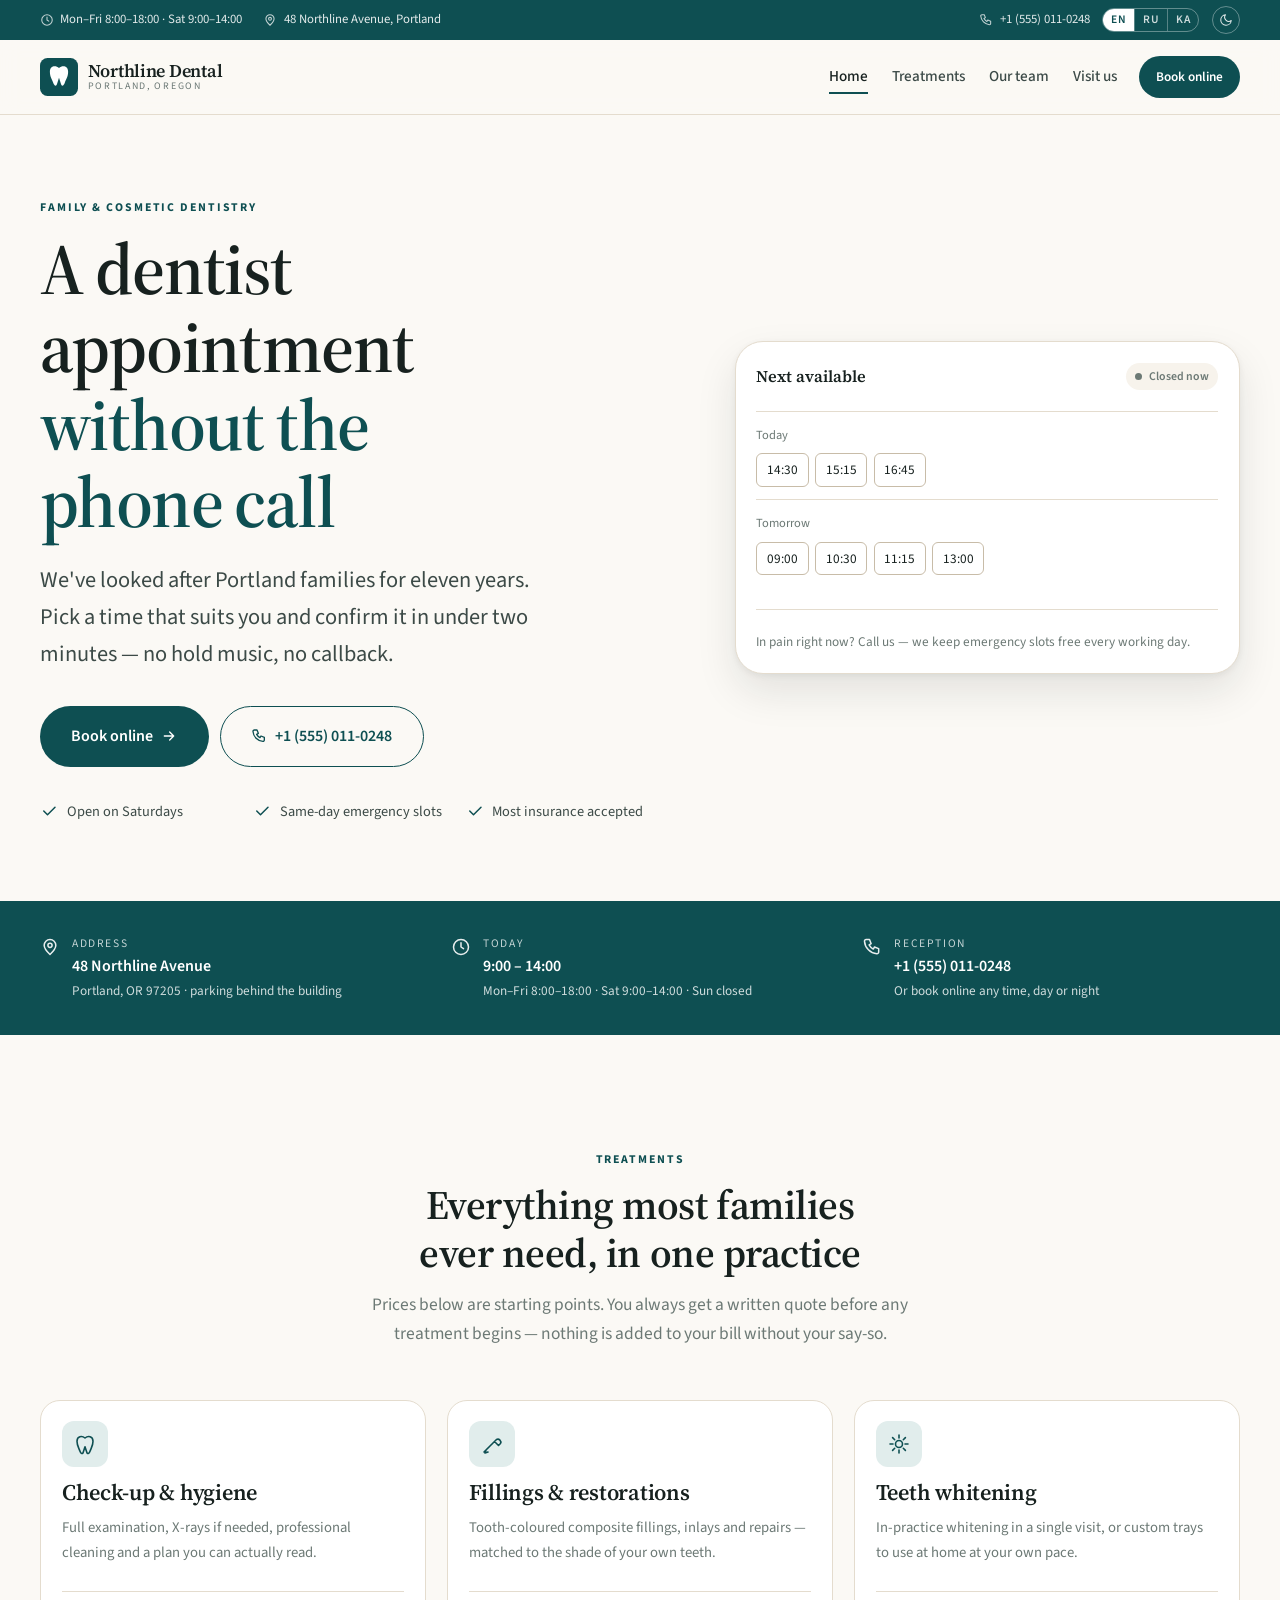
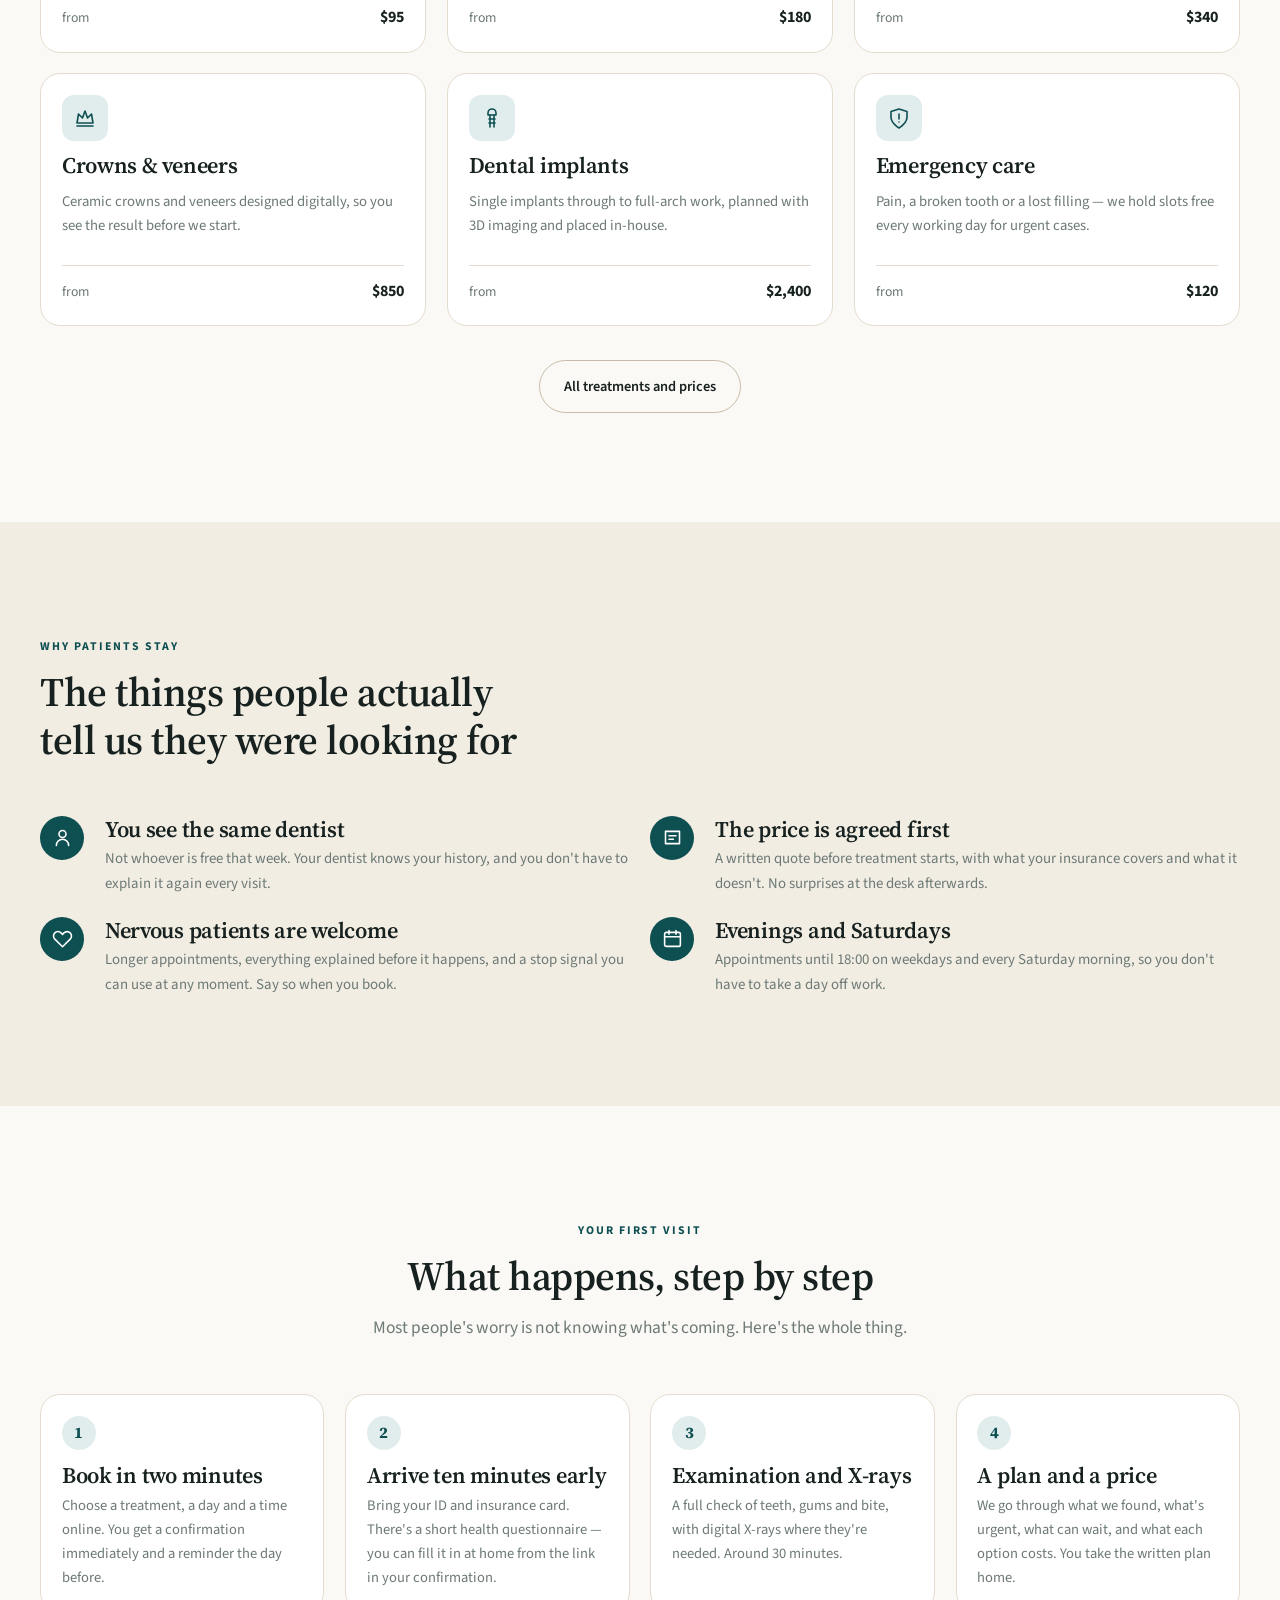
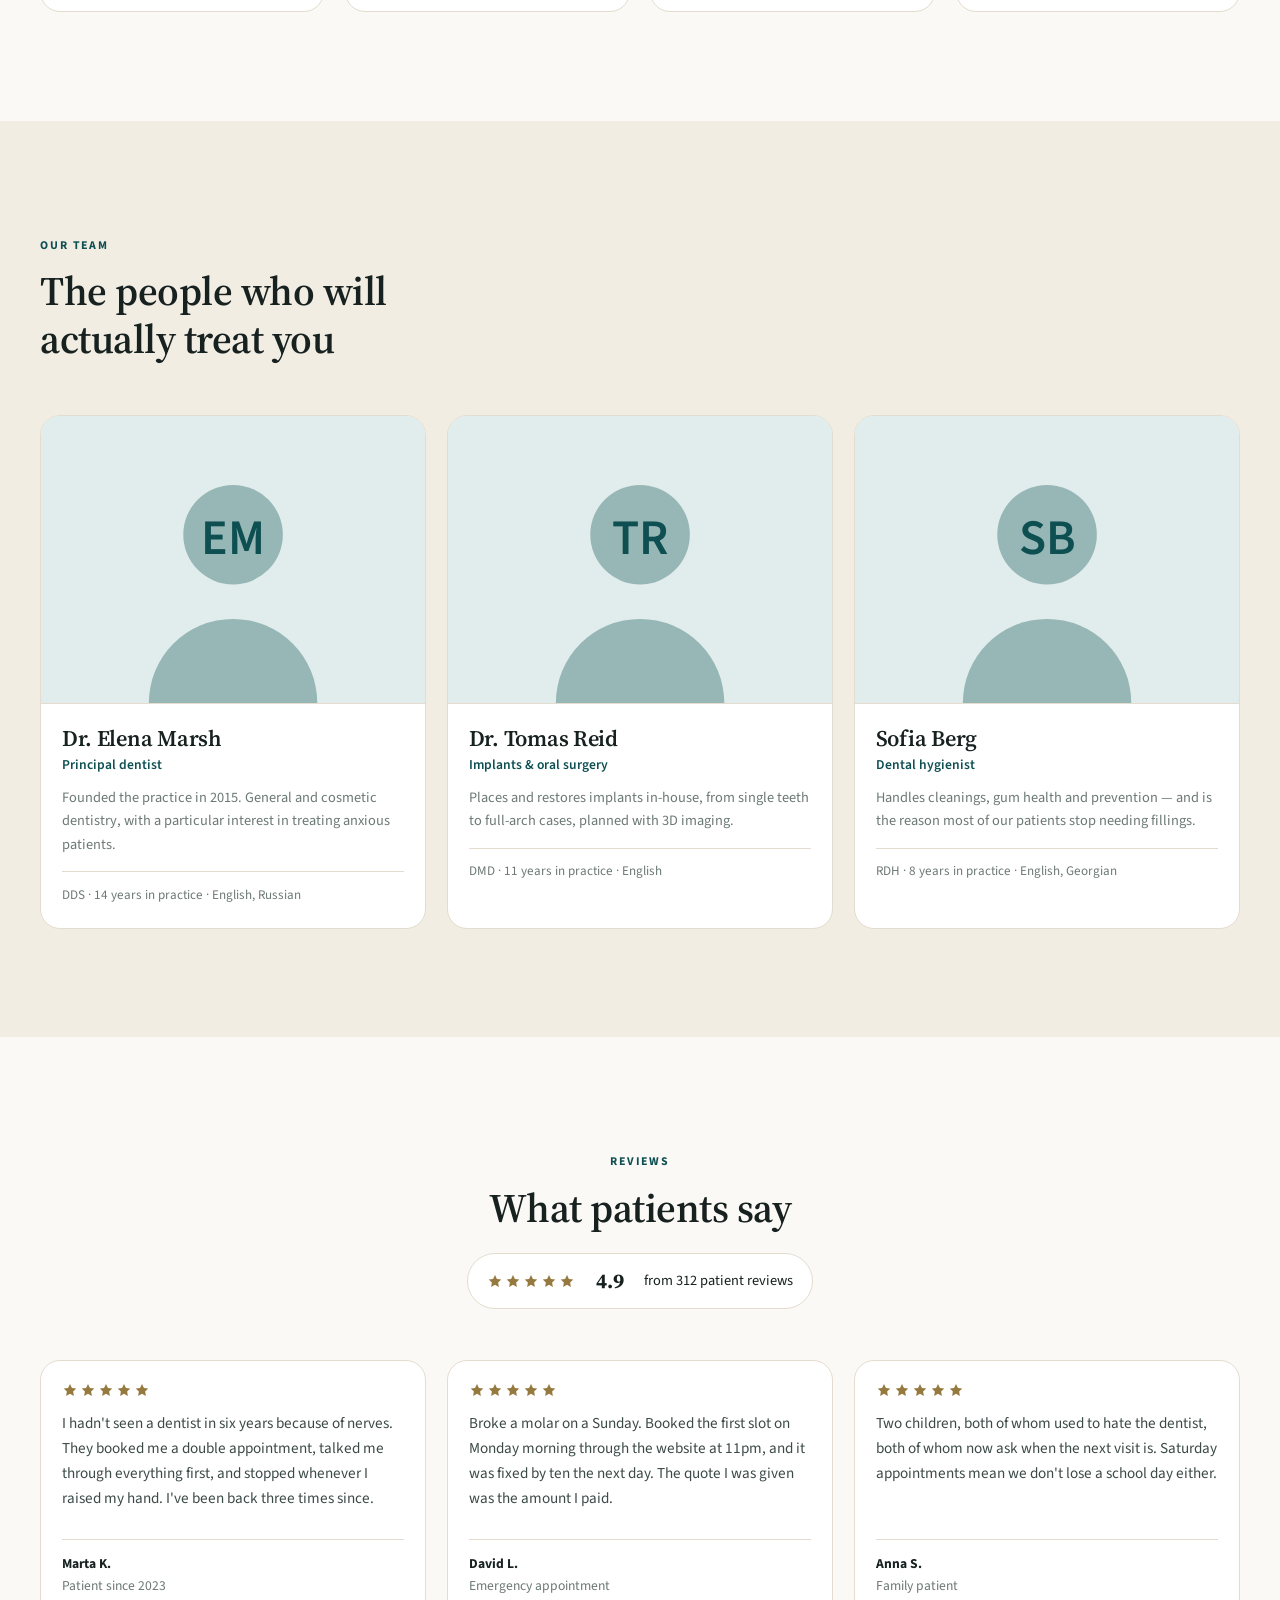
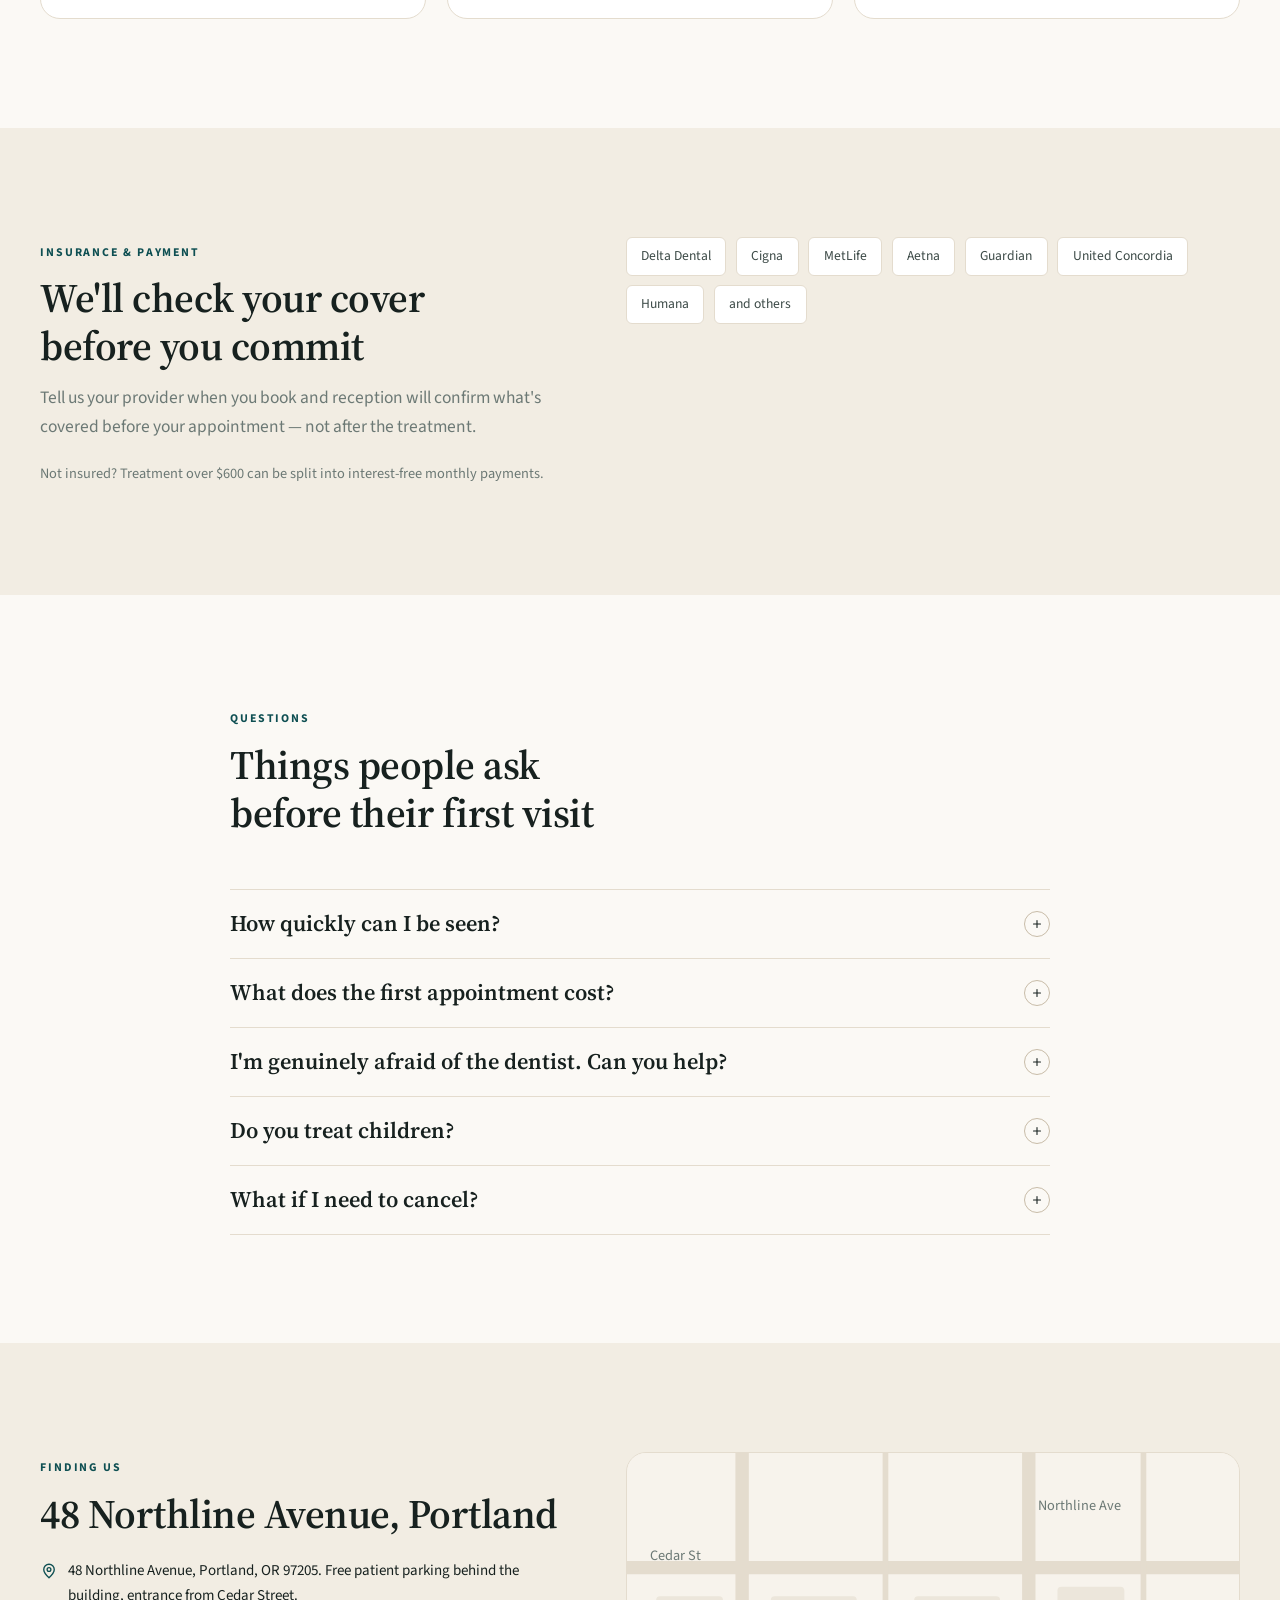
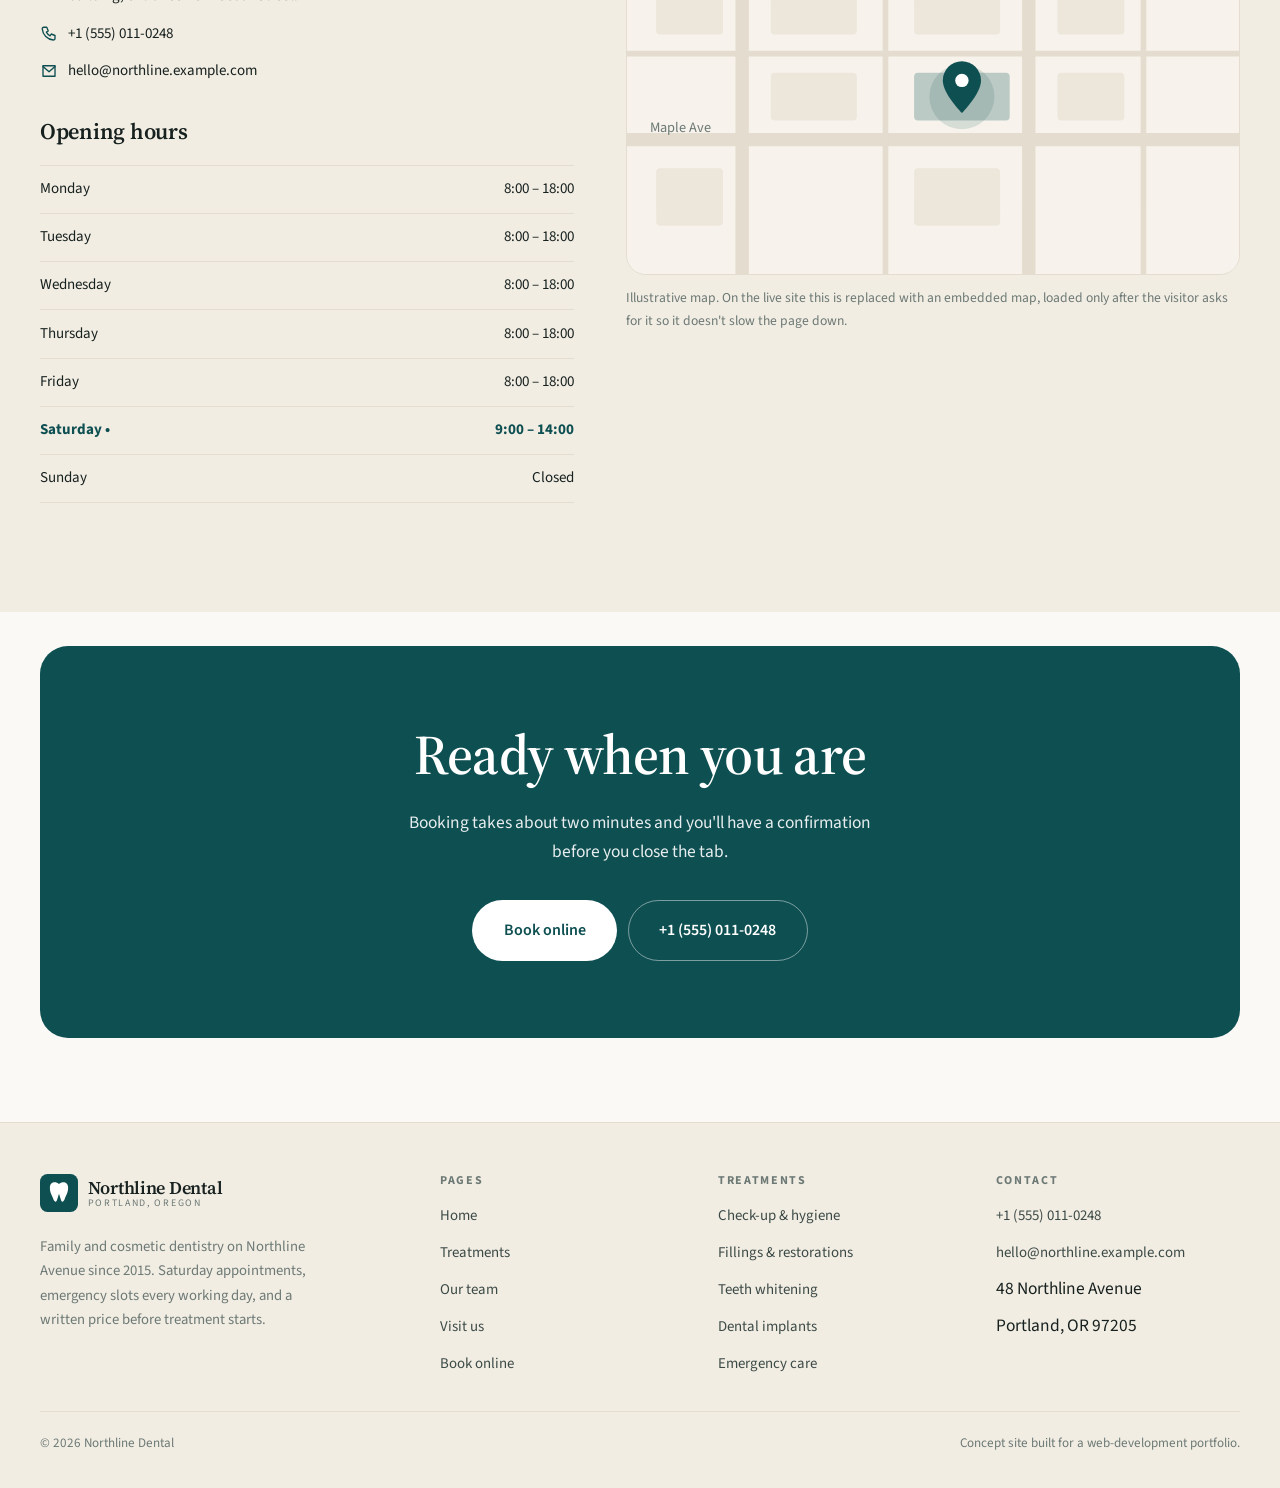
==== index.html @ 50ae00ca "Site files, README and preview" ====
<!DOCTYPE html>
<html lang="en">
<head>
<meta charset="utf-8">
<meta name="viewport" content="width=device-width, initial-scale=1">
<title data-i18n="home.metaTitle">Northline Dental — family &amp; cosmetic dentistry in Portland</title>
<meta name="description" data-i18n-attr="content:home.metaDesc" content="Family and cosmetic dentistry in Portland. Book online in two minutes, Saturday appointments, same-day emergency slots, most insurance accepted.">
<meta name="theme-color" content="#FBF9F5" media="(prefers-color-scheme: light)">
<meta name="theme-color" content="#121817" media="(prefers-color-scheme: dark)">

<meta property="og:type" content="website">
<meta property="og:title" content="Northline Dental — family &amp; cosmetic dentistry in Portland">
<meta property="og:description" content="Book your appointment online in two minutes. Saturday hours, emergency slots, most insurance accepted.">
<meta property="og:url" content="https://dmitrii-mazurkevich.github.io/dental-clinic-website/">
<link rel="canonical" href="https://dmitrii-mazurkevich.github.io/dental-clinic-website/">
<link rel="alternate" hreflang="en" href="https://dmitrii-mazurkevich.github.io/dental-clinic-website/?lang=en">
<link rel="alternate" hreflang="ru" href="https://dmitrii-mazurkevich.github.io/dental-clinic-website/?lang=ru">
<link rel="alternate" hreflang="ka" href="https://dmitrii-mazurkevich.github.io/dental-clinic-website/?lang=ka">
<link rel="alternate" hreflang="x-default" href="https://dmitrii-mazurkevich.github.io/dental-clinic-website/">

<link rel="icon" href="data:image/svg+xml,%3Csvg xmlns='http://www.w3.org/2000/svg' viewBox='0 0 100 100'%3E%3Crect width='100' height='100' rx='20' fill='%230E4F52'/%3E%3Cpath d='M50 26c-9-8-24-6-24 10 0 14 6 20 9 30 2 7 8 10 10 2l5-16 5 16c2 8 8 5 10-2 3-10 9-16 9-30 0-16-15-18-24-10z' fill='%23fff'/%3E%3C/svg%3E">

<link rel="preconnect" href="https://fonts.googleapis.com">
<link rel="preconnect" href="https://fonts.gstatic.com" crossorigin>
<link rel="stylesheet" href="https://fonts.googleapis.com/css2?family=Source+Sans+3:wght@400;500;600;700&family=Source+Serif+4:wght@400;600;700&family=Noto+Sans+Georgian:wght@400;500;700&family=Noto+Serif+Georgian:wght@400;600;700&display=swap">
<link rel="stylesheet" href="assets/css/main.css">

<script>
  // Pick the language before first paint so nothing flashes.
  (function () {
    var d = document.documentElement, langs = ['en', 'ru', 'ka'], lang = null;
    var p = location.search.match(/[?&]lang=([a-z]{2})/i);
    if (p && langs.indexOf(p[1].toLowerCase()) > -1) lang = p[1].toLowerCase();
    if (!lang) { try { var s = localStorage.getItem('nd-lang'); if (langs.indexOf(s) > -1) lang = s; } catch (e) {} }
    if (!lang) {
      var n = (navigator.language || 'en').toLowerCase();
      lang = n.indexOf('ru') === 0 ? 'ru' : (n.indexOf('ka') === 0 ? 'ka' : 'en');
    }
    d.setAttribute('data-lang', lang);
    if (lang !== 'en') {
      d.className += ' i18n-pending';
      setTimeout(function () { d.classList.remove('i18n-pending'); }, 1200);
    }
  })();
</script>

<script type="application/ld+json">
{
  "@context": "https://schema.org",
  "@type": "Dentist",
  "name": "Northline Dental",
  "image": "https://dmitrii-mazurkevich.github.io/dental-clinic-website/assets/img/og.jpg",
  "url": "https://dmitrii-mazurkevich.github.io/dental-clinic-website/",
  "telephone": "+1-555-011-0248",
  "priceRange": "$$",
  "address": {
    "@type": "PostalAddress",
    "streetAddress": "48 Northline Avenue",
    "addressLocality": "Portland",
    "addressRegion": "OR",
    "postalCode": "97205",
    "addressCountry": "US"
  },
  "geo": { "@type": "GeoCoordinates", "latitude": 45.5231, "longitude": -122.6845 },
  "openingHoursSpecification": [
    { "@type": "OpeningHoursSpecification", "dayOfWeek": ["Monday","Tuesday","Wednesday","Thursday","Friday"], "opens": "08:00", "closes": "18:00" },
    { "@type": "OpeningHoursSpecification", "dayOfWeek": "Saturday", "opens": "09:00", "closes": "14:00" }
  ],
  "paymentAccepted": "Cash, Credit Card, Insurance",
  "availableLanguage": ["English", "Russian", "Georgian"],
  "aggregateRating": { "@type": "AggregateRating", "ratingValue": "4.9", "reviewCount": "312" },
  "hasOfferCatalog": {
    "@type": "OfferCatalog",
    "name": "Dental services",
    "itemListElement": [
      { "@type": "Offer", "itemOffered": { "@type": "Service", "name": "Check-up and hygiene" } },
      { "@type": "Offer", "itemOffered": { "@type": "Service", "name": "Fillings and restorations" } },
      { "@type": "Offer", "itemOffered": { "@type": "Service", "name": "Teeth whitening" } },
      { "@type": "Offer", "itemOffered": { "@type": "Service", "name": "Crowns and veneers" } },
      { "@type": "Offer", "itemOffered": { "@type": "Service", "name": "Dental implants" } },
      { "@type": "Offer", "itemOffered": { "@type": "Service", "name": "Emergency dental care" } }
    ]
  }
}
</script>
</head>

<body>
<a class="skip-link" href="#main" data-i18n="nav.skip">Skip to content</a>

<div class="utility">
  <div class="container">
    <div class="utility__row">
      <div class="utility__left">
        <span class="utility__item">
          <svg viewBox="0 0 24 24" fill="none" stroke="currentColor" stroke-width="1.8" stroke-linecap="round" stroke-linejoin="round" aria-hidden="true"><circle cx="12" cy="12" r="9"/><path d="M12 7v5l3 2"/></svg>
          <span data-i18n="util.hours">Mon–Fri 8:00–18:00 · Sat 9:00–14:00</span>
        </span>
        <span class="utility__item">
          <svg viewBox="0 0 24 24" fill="none" stroke="currentColor" stroke-width="1.8" stroke-linecap="round" stroke-linejoin="round" aria-hidden="true"><path d="M12 21s7-6.3 7-11a7 7 0 1 0-14 0c0 4.7 7 11 7 11z"/><circle cx="12" cy="10" r="2.5"/></svg>
          <span>48 Northline Avenue, Portland</span>
        </span>
      </div>
      <div class="utility__right">
        <a class="utility__item" href="tel:+15550110248">
          <svg viewBox="0 0 24 24" fill="none" stroke="currentColor" stroke-width="1.8" stroke-linecap="round" stroke-linejoin="round" aria-hidden="true"><path d="M5 3h4l2 5-2.5 1.5a12 12 0 0 0 5 5L15 12l5 2v4a2 2 0 0 1-2.2 2A16 16 0 0 1 3 5.2 2 2 0 0 1 5 3z"/></svg>
          +1 (555) 011-0248
        </a>
        <div class="lang" role="group" aria-label="Language">
          <button type="button" data-lang="en" aria-pressed="true">EN</button>
          <button type="button" data-lang="ru" aria-pressed="false">RU</button>
          <button type="button" data-lang="ka" aria-pressed="false">KA</button>
        </div>
        <button class="icon-btn theme-toggle" type="button" data-i18n-attr="aria-label:util.theme" aria-label="Switch colour theme">
          <svg class="icon-moon" viewBox="0 0 24 24" fill="none" stroke="currentColor" stroke-width="1.8" stroke-linecap="round" stroke-linejoin="round" aria-hidden="true"><path d="M21 12.8A9 9 0 1 1 11.2 3a7 7 0 0 0 9.8 9.8z"/></svg>
          <svg class="icon-sun" viewBox="0 0 24 24" fill="none" stroke="currentColor" stroke-width="1.8" stroke-linecap="round" stroke-linejoin="round" aria-hidden="true"><circle cx="12" cy="12" r="4"/><path d="M12 2v2M12 20v2M4.9 4.9l1.4 1.4M17.7 17.7l1.4 1.4M2 12h2M20 12h2M4.9 19.1l1.4-1.4M17.7 6.3l1.4-1.4"/></svg>
        </button>
      </div>
    </div>
  </div>
</div>

<header class="site-header">
  <div class="container">
    <nav class="nav" aria-label="Main">
      <a class="logo" href="index.html">
        <svg class="logo__mark" viewBox="0 0 100 100" aria-hidden="true">
          <rect width="100" height="100" rx="20" fill="var(--accent)"/>
          <path d="M50 26c-9-8-24-6-24 10 0 14 6 20 9 30 2 7 8 10 10 2l5-16 5 16c2 8 8 5 10-2 3-10 9-16 9-30 0-16-15-18-24-10z" fill="var(--accent-ink)"/>
        </svg>
        <span class="logo__text">
          <span class="logo__name">Northline Dental</span>
          <span class="logo__sub" data-i18n="logo.sub">Portland, Oregon</span>
        </span>
      </a>

      <ul class="nav__list">
        <li><a href="index.html" aria-current="page" data-i18n="nav.home">Home</a></li>
        <li><a href="services.html" data-i18n="nav.services">Treatments</a></li>
        <li><a href="index.html#team" data-i18n="nav.team">Our team</a></li>
        <li><a href="contact.html" data-i18n="nav.contact">Visit us</a></li>
      </ul>

      <div class="nav__actions">
        <div class="lang lang--mobile" role="group" aria-label="Language">
          <button type="button" data-lang="en" aria-pressed="true">EN</button>
          <button type="button" data-lang="ru" aria-pressed="false">RU</button>
          <button type="button" data-lang="ka" aria-pressed="false">KA</button>
        </div>
        <button class="icon-btn nav-toggle" type="button" aria-expanded="false" aria-controls="mobile-menu" data-i18n-attr="aria-label:nav.menu" aria-label="Open menu">
          <svg viewBox="0 0 24 24" fill="none" stroke="currentColor" stroke-width="1.8" stroke-linecap="round" aria-hidden="true"><path d="M4 7h16M4 12h16M4 17h16"/></svg>
        </button>
        <a class="btn btn--sm nav__book" href="booking.html" data-i18n="nav.book">Book online</a>
      </div>
    </nav>
  </div>
</header>

<div class="mobile-menu" id="mobile-menu">
  <a href="index.html" data-i18n="nav.home">Home</a>
  <a href="services.html" data-i18n="nav.services">Treatments</a>
  <a href="index.html#team" data-i18n="nav.team">Our team</a>
  <a href="contact.html" data-i18n="nav.contact">Visit us</a>
  <div class="mobile-menu__foot">
    <p class="mobile-menu__hours" data-i18n="util.hours">Mon–Fri 8:00–18:00 · Sat 9:00–14:00</p>
    <a class="btn btn--outline" href="tel:+15550110248">+1 (555) 011-0248</a>
    <a class="btn" href="booking.html" data-i18n="nav.book">Book online</a>
    <button class="btn btn--quiet theme-toggle" type="button">
      <svg class="icon-moon" viewBox="0 0 24 24" fill="none" stroke="currentColor" stroke-width="1.8" stroke-linecap="round" stroke-linejoin="round" aria-hidden="true"><path d="M21 12.8A9 9 0 1 1 11.2 3a7 7 0 0 0 9.8 9.8z"/></svg>
      <svg class="icon-sun" viewBox="0 0 24 24" fill="none" stroke="currentColor" stroke-width="1.8" stroke-linecap="round" stroke-linejoin="round" aria-hidden="true"><circle cx="12" cy="12" r="4"/><path d="M12 2v2M12 20v2M4.9 4.9l1.4 1.4M17.7 17.7l1.4 1.4M2 12h2M20 12h2M4.9 19.1l1.4-1.4M17.7 6.3l1.4-1.4"/></svg>
      <span data-i18n="util.theme">Switch colour theme</span>
    </button>
  </div>
</div>

<main id="main">

  <!-- ================= HERO ================= -->
  <section class="hero">
    <div class="container">
      <div class="hero__grid">
        <div>
          <p class="eyebrow" data-i18n="home.eyebrow">Family &amp; cosmetic dentistry</p>
          <h1 class="hero__title" data-i18n-html="home.title">A dentist appointment <em>without the phone call</em></h1>
          <p class="hero__lede" data-i18n="home.lede">
            We've looked after Portland families for eleven years. Pick a time that suits you
            and confirm it in under two minutes — no hold music, no callback.
          </p>

          <div class="hero__actions">
            <a class="btn btn--lg" href="booking.html">
              <span data-i18n="home.ctaBook">Book online</span>
              <svg viewBox="0 0 24 24" fill="none" stroke="currentColor" stroke-width="2" stroke-linecap="round" stroke-linejoin="round" aria-hidden="true"><path d="M5 12h14M13 6l6 6-6 6"/></svg>
            </a>
            <a class="btn btn--outline btn--lg" href="tel:+15550110248">
              <svg viewBox="0 0 24 24" fill="none" stroke="currentColor" stroke-width="2" stroke-linecap="round" stroke-linejoin="round" aria-hidden="true"><path d="M5 3h4l2 5-2.5 1.5a12 12 0 0 0 5 5L15 12l5 2v4a2 2 0 0 1-2.2 2A16 16 0 0 1 3 5.2 2 2 0 0 1 5 3z"/></svg>
              +1 (555) 011-0248
            </a>
          </div>

          <ul class="hero__points">
            <li>
              <svg viewBox="0 0 24 24" fill="none" stroke="currentColor" stroke-width="2" stroke-linecap="round" stroke-linejoin="round" aria-hidden="true"><path d="m5 12 5 5L20 7"/></svg>
              <span data-i18n="home.point1">Open on Saturdays</span>
            </li>
            <li>
              <svg viewBox="0 0 24 24" fill="none" stroke="currentColor" stroke-width="2" stroke-linecap="round" stroke-linejoin="round" aria-hidden="true"><path d="m5 12 5 5L20 7"/></svg>
              <span data-i18n="home.point2">Same-day emergency slots</span>
            </li>
            <li>
              <svg viewBox="0 0 24 24" fill="none" stroke="currentColor" stroke-width="2" stroke-linecap="round" stroke-linejoin="round" aria-hidden="true"><path d="m5 12 5 5L20 7"/></svg>
              <span data-i18n="home.point3">Most insurance accepted</span>
            </li>
          </ul>
        </div>

        <div class="slot-card reveal">
          <div class="slot-card__head">
            <span class="slot-card__title" data-i18n="home.slotsTitle">Next available</span>
            <span class="open-badge" data-open-badge data-open="true">
              <span data-i18n="home.openNow">Open now</span>
            </span>
          </div>

          <div class="slot-day">
            <p class="slot-day__label" data-slot-day="0" data-i18n="home.today">Today</p>
            <div class="slot-day__times">
              <a class="slot-chip" href="booking.html">14:30</a>
              <a class="slot-chip" href="booking.html">15:15</a>
              <a class="slot-chip" href="booking.html">16:45</a>
            </div>
          </div>

          <div class="slot-day">
            <p class="slot-day__label" data-slot-day="1" data-i18n="home.tomorrow">Tomorrow</p>
            <div class="slot-day__times">
              <a class="slot-chip" href="booking.html">09:00</a>
              <a class="slot-chip" href="booking.html">10:30</a>
              <a class="slot-chip" href="booking.html">11:15</a>
              <a class="slot-chip" href="booking.html">13:00</a>
            </div>
          </div>

          <p class="slot-card__foot" data-i18n="home.slotsFoot">
            In pain right now? Call us — we keep emergency slots free every working day.
          </p>
        </div>
      </div>
    </div>
  </section>

  <!-- ================= INFO BAR ================= -->
  <section class="infobar">
    <div class="container">
      <div class="infobar__grid">
        <div class="infobar__item">
          <svg viewBox="0 0 24 24" fill="none" stroke="currentColor" stroke-width="1.8" stroke-linecap="round" stroke-linejoin="round" aria-hidden="true"><path d="M12 21s7-6.3 7-11a7 7 0 1 0-14 0c0 4.7 7 11 7 11z"/><circle cx="12" cy="10" r="2.5"/></svg>
          <div>
            <div class="infobar__label" data-i18n="info.address">Address</div>
            <div class="infobar__value">48 Northline Avenue
              <small data-i18n="info.addressSub">Portland, OR 97205 · parking behind the building</small>
            </div>
          </div>
        </div>
        <div class="infobar__item">
          <svg viewBox="0 0 24 24" fill="none" stroke="currentColor" stroke-width="1.8" stroke-linecap="round" stroke-linejoin="round" aria-hidden="true"><circle cx="12" cy="12" r="9"/><path d="M12 7v5l3 2"/></svg>
          <div>
            <div class="infobar__label" data-i18n="info.today">Today</div>
            <div class="infobar__value"><span data-today-hours>8:00 – 18:00</span>
              <small data-i18n="info.hoursSub">Mon–Fri 8:00–18:00 · Sat 9:00–14:00 · Sun closed</small>
            </div>
          </div>
        </div>
        <div class="infobar__item">
          <svg viewBox="0 0 24 24" fill="none" stroke="currentColor" stroke-width="1.8" stroke-linecap="round" stroke-linejoin="round" aria-hidden="true"><path d="M5 3h4l2 5-2.5 1.5a12 12 0 0 0 5 5L15 12l5 2v4a2 2 0 0 1-2.2 2A16 16 0 0 1 3 5.2 2 2 0 0 1 5 3z"/></svg>
          <div>
            <div class="infobar__label" data-i18n="info.phone">Reception</div>
            <div class="infobar__value"><a href="tel:+15550110248">+1 (555) 011-0248</a>
              <small data-i18n="info.phoneSub">Or book online any time, day or night</small>
            </div>
          </div>
        </div>
      </div>
    </div>
  </section>

  <!-- ================= SERVICES ================= -->
  <section class="section" id="services">
    <div class="container">
      <div class="section-head section-head--center reveal">
        <p class="eyebrow" data-i18n="home.svcEyebrow">Treatments</p>
        <h2 class="section-title" data-i18n="home.svcTitle">Everything most families ever need, in one practice</h2>
        <p class="section-lede" data-i18n="home.svcLede">
          Prices below are starting points. You always get a written quote before any treatment
          begins — nothing is added to your bill without your say-so.
        </p>
      </div>

      <div class="grid grid--3">
        <a class="svc reveal" href="services.html#checkup">
          <span class="svc__icon">
            <svg viewBox="0 0 24 24" fill="none" stroke="currentColor" stroke-width="1.6" stroke-linecap="round" stroke-linejoin="round" aria-hidden="true"><path d="M12 6c-3-2.6-8-2-8 3.3 0 4.7 2 6.7 3 10 .7 2.3 2.7 3.3 3.3.7L12 14.7l1.7 5.3c.6 2.6 2.6 1.6 3.3-.7 1-3.3 3-5.3 3-10C20 4 15 3.4 12 6z"/></svg>
          </span>
          <h3 class="svc__title" data-i18n="svc.1t">Check-up &amp; hygiene</h3>
          <p class="svc__text" data-i18n="svc.1d">Full examination, X-rays if needed, professional cleaning and a plan you can actually read.</p>
          <span class="svc__foot"><span data-i18n="svc.from">from</span> <span class="svc__price">$95</span></span>
        </a>

        <a class="svc reveal" href="services.html#fillings">
          <span class="svc__icon">
            <svg viewBox="0 0 24 24" fill="none" stroke="currentColor" stroke-width="1.6" stroke-linecap="round" stroke-linejoin="round" aria-hidden="true"><path d="M4 20 14.5 9.5m0 0 2-2a3 3 0 0 1 4 4l-2 2m-4-4 4 4M6 18l-1 3 3-1"/></svg>
          </span>
          <h3 class="svc__title" data-i18n="svc.2t">Fillings &amp; restorations</h3>
          <p class="svc__text" data-i18n="svc.2d">Tooth-coloured composite fillings, inlays and repairs — matched to the shade of your own teeth.</p>
          <span class="svc__foot"><span data-i18n="svc.from">from</span> <span class="svc__price">$180</span></span>
        </a>

        <a class="svc reveal" href="services.html#whitening">
          <span class="svc__icon">
            <svg viewBox="0 0 24 24" fill="none" stroke="currentColor" stroke-width="1.6" stroke-linecap="round" stroke-linejoin="round" aria-hidden="true"><path d="M12 3v3M12 18v3M3 12h3M18 12h3M5.6 5.6l2.1 2.1M16.3 16.3l2.1 2.1M5.6 18.4l2.1-2.1M16.3 7.7l2.1-2.1"/><circle cx="12" cy="12" r="3.5"/></svg>
          </span>
          <h3 class="svc__title" data-i18n="svc.3t">Teeth whitening</h3>
          <p class="svc__text" data-i18n="svc.3d">In-practice whitening in a single visit, or custom trays to use at home at your own pace.</p>
          <span class="svc__foot"><span data-i18n="svc.from">from</span> <span class="svc__price">$340</span></span>
        </a>

        <a class="svc reveal" href="services.html#crowns">
          <span class="svc__icon">
            <svg viewBox="0 0 24 24" fill="none" stroke="currentColor" stroke-width="1.6" stroke-linecap="round" stroke-linejoin="round" aria-hidden="true"><path d="m4 17 1.5-9 4 4L12 5l2.5 7 4-4L20 17z"/><path d="M4 20h16"/></svg>
          </span>
          <h3 class="svc__title" data-i18n="svc.4t">Crowns &amp; veneers</h3>
          <p class="svc__text" data-i18n="svc.4d">Ceramic crowns and veneers designed digitally, so you see the result before we start.</p>
          <span class="svc__foot"><span data-i18n="svc.from">from</span> <span class="svc__price">$850</span></span>
        </a>

        <a class="svc reveal" href="services.html#implants">
          <span class="svc__icon">
            <svg viewBox="0 0 24 24" fill="none" stroke="currentColor" stroke-width="1.6" stroke-linecap="round" stroke-linejoin="round" aria-hidden="true"><path d="M12 3a4 4 0 0 1 4 4v2H8V7a4 4 0 0 1 4-4z"/><path d="M10 9v12M14 9v12M9 13h6M9 17h6"/></svg>
          </span>
          <h3 class="svc__title" data-i18n="svc.5t">Dental implants</h3>
          <p class="svc__text" data-i18n="svc.5d">Single implants through to full-arch work, planned with 3D imaging and placed in-house.</p>
          <span class="svc__foot"><span data-i18n="svc.from">from</span> <span class="svc__price">$2,400</span></span>
        </a>

        <a class="svc reveal" href="services.html#emergency">
          <span class="svc__icon">
            <svg viewBox="0 0 24 24" fill="none" stroke="currentColor" stroke-width="1.6" stroke-linecap="round" stroke-linejoin="round" aria-hidden="true"><path d="M12 22s8-4.5 8-11V5.5L12 3 4 5.5V11c0 6.5 8 11 8 11z"/><path d="M12 8v5M12 16h.01"/></svg>
          </span>
          <h3 class="svc__title" data-i18n="svc.6t">Emergency care</h3>
          <p class="svc__text" data-i18n="svc.6d">Pain, a broken tooth or a lost filling — we hold slots free every working day for urgent cases.</p>
          <span class="svc__foot"><span data-i18n="svc.from">from</span> <span class="svc__price">$120</span></span>
        </a>
      </div>

      <div class="center-actions mt-4">
        <a class="btn btn--quiet" href="services.html" data-i18n="home.svcAll">All treatments and prices</a>
      </div>
    </div>
  </section>

  <!-- ================= WHY US ================= -->
  <section class="section section--alt">
    <div class="container">
      <div class="section-head reveal">
        <p class="eyebrow" data-i18n="home.whyEyebrow">Why patients stay</p>
        <h2 class="section-title" data-i18n="home.whyTitle">The things people actually tell us they were looking for</h2>
      </div>

      <div class="grid grid--2">
        <div class="feature reveal">
          <span class="feature__icon">
            <svg viewBox="0 0 24 24" fill="none" stroke="currentColor" stroke-width="1.8" stroke-linecap="round" stroke-linejoin="round" aria-hidden="true"><circle cx="12" cy="8" r="4"/><path d="M5 21a7 7 0 0 1 14 0"/></svg>
          </span>
          <div>
            <h3 data-i18n="home.why1t">You see the same dentist</h3>
            <p data-i18n="home.why1d">Not whoever is free that week. Your dentist knows your history, and you don't have to explain it again every visit.</p>
          </div>
        </div>

        <div class="feature reveal">
          <span class="feature__icon">
            <svg viewBox="0 0 24 24" fill="none" stroke="currentColor" stroke-width="1.8" stroke-linecap="round" stroke-linejoin="round" aria-hidden="true"><path d="M4 5h16v14H4z"/><path d="M8 10h8M8 14h5"/></svg>
          </span>
          <div>
            <h3 data-i18n="home.why2t">The price is agreed first</h3>
            <p data-i18n="home.why2d">A written quote before treatment starts, with what your insurance covers and what it doesn't. No surprises at the desk afterwards.</p>
          </div>
        </div>

        <div class="feature reveal">
          <span class="feature__icon">
            <svg viewBox="0 0 24 24" fill="none" stroke="currentColor" stroke-width="1.8" stroke-linecap="round" stroke-linejoin="round" aria-hidden="true"><path d="M20.8 5.6a5 5 0 0 0-7.1 0L12 7.3l-1.7-1.7a5 5 0 0 0-7.1 7.1L12 21.4l8.8-8.7a5 5 0 0 0 0-7.1z"/></svg>
          </span>
          <div>
            <h3 data-i18n="home.why3t">Nervous patients are welcome</h3>
            <p data-i18n="home.why3d">Longer appointments, everything explained before it happens, and a stop signal you can use at any moment. Say so when you book.</p>
          </div>
        </div>

        <div class="feature reveal">
          <span class="feature__icon">
            <svg viewBox="0 0 24 24" fill="none" stroke="currentColor" stroke-width="1.8" stroke-linecap="round" stroke-linejoin="round" aria-hidden="true"><rect x="3" y="5" width="18" height="16" rx="2"/><path d="M3 10h18M8 3v4M16 3v4"/></svg>
          </span>
          <div>
            <h3 data-i18n="home.why4t">Evenings and Saturdays</h3>
            <p data-i18n="home.why4d">Appointments until 18:00 on weekdays and every Saturday morning, so you don't have to take a day off work.</p>
          </div>
        </div>
      </div>
    </div>
  </section>

  <!-- ================= FIRST VISIT ================= -->
  <section class="section">
    <div class="container">
      <div class="section-head section-head--center reveal">
        <p class="eyebrow" data-i18n="home.visitEyebrow">Your first visit</p>
        <h2 class="section-title" data-i18n="home.visitTitle">What happens, step by step</h2>
        <p class="section-lede" data-i18n="home.visitLede">
          Most people's worry is not knowing what's coming. Here's the whole thing.
        </p>
      </div>

      <div class="steps">
        <div class="step reveal">
          <h3 data-i18n="home.visit1t">Book in two minutes</h3>
          <p data-i18n="home.visit1d">Choose a treatment, a day and a time online. You get a confirmation immediately and a reminder the day before.</p>
        </div>
        <div class="step reveal">
          <h3 data-i18n="home.visit2t">Arrive ten minutes early</h3>
          <p data-i18n="home.visit2d">Bring your ID and insurance card. There's a short health questionnaire — you can fill it in at home from the link in your confirmation.</p>
        </div>
        <div class="step reveal">
          <h3 data-i18n="home.visit3t">Examination and X-rays</h3>
          <p data-i18n="home.visit3d">A full check of teeth, gums and bite, with digital X-rays where they're needed. Around 30 minutes.</p>
        </div>
        <div class="step reveal">
          <h3 data-i18n="home.visit4t">A plan and a price</h3>
          <p data-i18n="home.visit4d">We go through what we found, what's urgent, what can wait, and what each option costs. You take the written plan home.</p>
        </div>
      </div>
    </div>
  </section>

  <!-- ================= TEAM ================= -->
  <section class="section section--alt" id="team">
    <div class="container">
      <div class="section-head reveal">
        <p class="eyebrow" data-i18n="home.teamEyebrow">Our team</p>
        <h2 class="section-title" data-i18n="home.teamTitle">The people who will actually treat you</h2>
      </div>

      <div class="team">
        <article class="person reveal">
          <div class="person__photo">
            <svg viewBox="0 0 200 150" role="img" aria-label="Portrait placeholder">
              <rect width="200" height="150" fill="var(--accent-soft)"/>
              <circle cx="100" cy="62" r="26" fill="var(--accent)" opacity=".35"/>
              <path d="M56 150a44 44 0 0 1 88 0z" fill="var(--accent)" opacity=".35"/>
              <text x="100" y="72" text-anchor="middle" font-family="Source Serif 4, Georgia, serif" font-size="26" font-weight="600" fill="var(--accent)">EM</text>
            </svg>
          </div>
          <div class="person__body">
            <h3 class="person__name">Dr. Elena Marsh</h3>
            <p class="person__role" data-i18n="team.1r">Principal dentist</p>
            <p class="person__text" data-i18n="team.1d">Founded the practice in 2015. General and cosmetic dentistry, with a particular interest in treating anxious patients.</p>
            <p class="person__meta" data-i18n="team.1m">DDS · 14 years in practice · English, Russian</p>
          </div>
        </article>

        <article class="person reveal">
          <div class="person__photo">
            <svg viewBox="0 0 200 150" role="img" aria-label="Portrait placeholder">
              <rect width="200" height="150" fill="var(--accent-soft)"/>
              <circle cx="100" cy="62" r="26" fill="var(--accent)" opacity=".35"/>
              <path d="M56 150a44 44 0 0 1 88 0z" fill="var(--accent)" opacity=".35"/>
              <text x="100" y="72" text-anchor="middle" font-family="Source Serif 4, Georgia, serif" font-size="26" font-weight="600" fill="var(--accent)">TR</text>
            </svg>
          </div>
          <div class="person__body">
            <h3 class="person__name">Dr. Tomas Reid</h3>
            <p class="person__role" data-i18n="team.2r">Implants &amp; oral surgery</p>
            <p class="person__text" data-i18n="team.2d">Places and restores implants in-house, from single teeth to full-arch cases, planned with 3D imaging.</p>
            <p class="person__meta" data-i18n="team.2m">DMD · 11 years in practice · English</p>
          </div>
        </article>

        <article class="person reveal">
          <div class="person__photo">
            <svg viewBox="0 0 200 150" role="img" aria-label="Portrait placeholder">
              <rect width="200" height="150" fill="var(--accent-soft)"/>
              <circle cx="100" cy="62" r="26" fill="var(--accent)" opacity=".35"/>
              <path d="M56 150a44 44 0 0 1 88 0z" fill="var(--accent)" opacity=".35"/>
              <text x="100" y="72" text-anchor="middle" font-family="Source Serif 4, Georgia, serif" font-size="26" font-weight="600" fill="var(--accent)">SB</text>
            </svg>
          </div>
          <div class="person__body">
            <h3 class="person__name">Sofia Berg</h3>
            <p class="person__role" data-i18n="team.3r">Dental hygienist</p>
            <p class="person__text" data-i18n="team.3d">Handles cleanings, gum health and prevention — and is the reason most of our patients stop needing fillings.</p>
            <p class="person__meta" data-i18n="team.3m">RDH · 8 years in practice · English, Georgian</p>
          </div>
        </article>
      </div>
    </div>
  </section>

  <!-- ================= REVIEWS ================= -->
  <section class="section">
    <div class="container">
      <div class="section-head section-head--center reveal">
        <p class="eyebrow" data-i18n="home.revEyebrow">Reviews</p>
        <h2 class="section-title" data-i18n="home.revTitle">What patients say</h2>
        <p class="mt-3">
          <span class="rating-summary">
            <span class="stars" aria-hidden="true">
              <svg viewBox="0 0 24 24" fill="currentColor"><path d="m12 3 2.9 5.9 6.5.9-4.7 4.6 1.1 6.5L12 17.8 6.2 20.9l1.1-6.5L2.6 9.8l6.5-.9z"/></svg>
              <svg viewBox="0 0 24 24" fill="currentColor"><path d="m12 3 2.9 5.9 6.5.9-4.7 4.6 1.1 6.5L12 17.8 6.2 20.9l1.1-6.5L2.6 9.8l6.5-.9z"/></svg>
              <svg viewBox="0 0 24 24" fill="currentColor"><path d="m12 3 2.9 5.9 6.5.9-4.7 4.6 1.1 6.5L12 17.8 6.2 20.9l1.1-6.5L2.6 9.8l6.5-.9z"/></svg>
              <svg viewBox="0 0 24 24" fill="currentColor"><path d="m12 3 2.9 5.9 6.5.9-4.7 4.6 1.1 6.5L12 17.8 6.2 20.9l1.1-6.5L2.6 9.8l6.5-.9z"/></svg>
              <svg viewBox="0 0 24 24" fill="currentColor"><path d="m12 3 2.9 5.9 6.5.9-4.7 4.6 1.1 6.5L12 17.8 6.2 20.9l1.1-6.5L2.6 9.8l6.5-.9z"/></svg>
            </span>
            <b>4.9</b>
            <span data-i18n="home.revCount">from 312 patient reviews</span>
          </span>
        </p>
      </div>

      <div class="reviews">
        <article class="review reveal">
          <span class="stars" aria-label="5 out of 5">
            <svg viewBox="0 0 24 24" fill="currentColor" aria-hidden="true"><path d="m12 3 2.9 5.9 6.5.9-4.7 4.6 1.1 6.5L12 17.8 6.2 20.9l1.1-6.5L2.6 9.8l6.5-.9z"/></svg>
            <svg viewBox="0 0 24 24" fill="currentColor" aria-hidden="true"><path d="m12 3 2.9 5.9 6.5.9-4.7 4.6 1.1 6.5L12 17.8 6.2 20.9l1.1-6.5L2.6 9.8l6.5-.9z"/></svg>
            <svg viewBox="0 0 24 24" fill="currentColor" aria-hidden="true"><path d="m12 3 2.9 5.9 6.5.9-4.7 4.6 1.1 6.5L12 17.8 6.2 20.9l1.1-6.5L2.6 9.8l6.5-.9z"/></svg>
            <svg viewBox="0 0 24 24" fill="currentColor" aria-hidden="true"><path d="m12 3 2.9 5.9 6.5.9-4.7 4.6 1.1 6.5L12 17.8 6.2 20.9l1.1-6.5L2.6 9.8l6.5-.9z"/></svg>
            <svg viewBox="0 0 24 24" fill="currentColor" aria-hidden="true"><path d="m12 3 2.9 5.9 6.5.9-4.7 4.6 1.1 6.5L12 17.8 6.2 20.9l1.1-6.5L2.6 9.8l6.5-.9z"/></svg>
          </span>
          <p class="review__text" data-i18n="rev.1t">I hadn't seen a dentist in six years because of nerves. They booked me a double appointment, talked me through everything first, and stopped whenever I raised my hand. I've been back three times since.</p>
          <p class="review__who"><b data-i18n="rev.1n">Marta K.</b><span data-i18n="rev.1m">Patient since 2023</span></p>
        </article>

        <article class="review reveal">
          <span class="stars" aria-label="5 out of 5">
            <svg viewBox="0 0 24 24" fill="currentColor" aria-hidden="true"><path d="m12 3 2.9 5.9 6.5.9-4.7 4.6 1.1 6.5L12 17.8 6.2 20.9l1.1-6.5L2.6 9.8l6.5-.9z"/></svg>
            <svg viewBox="0 0 24 24" fill="currentColor" aria-hidden="true"><path d="m12 3 2.9 5.9 6.5.9-4.7 4.6 1.1 6.5L12 17.8 6.2 20.9l1.1-6.5L2.6 9.8l6.5-.9z"/></svg>
            <svg viewBox="0 0 24 24" fill="currentColor" aria-hidden="true"><path d="m12 3 2.9 5.9 6.5.9-4.7 4.6 1.1 6.5L12 17.8 6.2 20.9l1.1-6.5L2.6 9.8l6.5-.9z"/></svg>
            <svg viewBox="0 0 24 24" fill="currentColor" aria-hidden="true"><path d="m12 3 2.9 5.9 6.5.9-4.7 4.6 1.1 6.5L12 17.8 6.2 20.9l1.1-6.5L2.6 9.8l6.5-.9z"/></svg>
            <svg viewBox="0 0 24 24" fill="currentColor" aria-hidden="true"><path d="m12 3 2.9 5.9 6.5.9-4.7 4.6 1.1 6.5L12 17.8 6.2 20.9l1.1-6.5L2.6 9.8l6.5-.9z"/></svg>
          </span>
          <p class="review__text" data-i18n="rev.2t">Broke a molar on a Sunday. Booked the first slot on Monday morning through the website at 11pm, and it was fixed by ten the next day. The quote I was given was the amount I paid.</p>
          <p class="review__who"><b data-i18n="rev.2n">David L.</b><span data-i18n="rev.2m">Emergency appointment</span></p>
        </article>

        <article class="review reveal">
          <span class="stars" aria-label="5 out of 5">
            <svg viewBox="0 0 24 24" fill="currentColor" aria-hidden="true"><path d="m12 3 2.9 5.9 6.5.9-4.7 4.6 1.1 6.5L12 17.8 6.2 20.9l1.1-6.5L2.6 9.8l6.5-.9z"/></svg>
            <svg viewBox="0 0 24 24" fill="currentColor" aria-hidden="true"><path d="m12 3 2.9 5.9 6.5.9-4.7 4.6 1.1 6.5L12 17.8 6.2 20.9l1.1-6.5L2.6 9.8l6.5-.9z"/></svg>
            <svg viewBox="0 0 24 24" fill="currentColor" aria-hidden="true"><path d="m12 3 2.9 5.9 6.5.9-4.7 4.6 1.1 6.5L12 17.8 6.2 20.9l1.1-6.5L2.6 9.8l6.5-.9z"/></svg>
            <svg viewBox="0 0 24 24" fill="currentColor" aria-hidden="true"><path d="m12 3 2.9 5.9 6.5.9-4.7 4.6 1.1 6.5L12 17.8 6.2 20.9l1.1-6.5L2.6 9.8l6.5-.9z"/></svg>
            <svg viewBox="0 0 24 24" fill="currentColor" aria-hidden="true"><path d="m12 3 2.9 5.9 6.5.9-4.7 4.6 1.1 6.5L12 17.8 6.2 20.9l1.1-6.5L2.6 9.8l6.5-.9z"/></svg>
          </span>
          <p class="review__text" data-i18n="rev.3t">Two children, both of whom used to hate the dentist, both of whom now ask when the next visit is. Saturday appointments mean we don't lose a school day either.</p>
          <p class="review__who"><b data-i18n="rev.3n">Anna S.</b><span data-i18n="rev.3m">Family patient</span></p>
        </article>
      </div>
    </div>
  </section>

  <!-- ================= INSURANCE ================= -->
  <section class="section section--alt">
    <div class="container">
      <div class="loc-grid">
        <div class="reveal">
          <p class="eyebrow" data-i18n="home.insEyebrow">Insurance &amp; payment</p>
          <h2 class="section-title" data-i18n="home.insTitle">We'll check your cover before you commit</h2>
          <p class="section-lede" data-i18n="home.insLede">
            Tell us your provider when you book and reception will confirm what's covered before
            your appointment — not after the treatment.
          </p>
          <p class="mt-3 muted" style="font-size:.9rem" data-i18n="home.insNote">
            Not insured? Treatment over $600 can be split into interest-free monthly payments.
          </p>
        </div>
        <div class="reveal">
          <div class="logos">
            <span>Delta Dental</span><span>Cigna</span><span>MetLife</span>
            <span>Aetna</span><span>Guardian</span><span>United Concordia</span>
            <span>Humana</span><span data-i18n="home.insMore">and others</span>
          </div>
        </div>
      </div>
    </div>
  </section>

  <!-- ================= FAQ ================= -->
  <section class="section">
    <div class="container container--narrow">
      <div class="section-head reveal">
        <p class="eyebrow" data-i18n="home.faqEyebrow">Questions</p>
        <h2 class="section-title" data-i18n="home.faqTitle">Things people ask before their first visit</h2>
      </div>

      <div class="faq">
        <div class="faq__item">
          <h3><button class="faq__q" type="button" aria-expanded="false" aria-controls="faq-1">
            <span data-i18n="faq.1q">How quickly can I be seen?</span>
            <span class="faq__icon" aria-hidden="true"><svg viewBox="0 0 24 24" fill="none" stroke="currentColor" stroke-width="2.2" stroke-linecap="round"><path d="M12 5v14M5 12h14"/></svg></span>
          </button></h3>
          <div class="faq__a" id="faq-1"><div><p data-i18n="faq.1a">
            Routine appointments are usually available within three to five days, and often
            sooner. We hold emergency slots free every working day, so if you're in pain, call
            in the morning and we will see you that day.
          </p></div></div>
        </div>

        <div class="faq__item">
          <h3><button class="faq__q" type="button" aria-expanded="false" aria-controls="faq-2">
            <span data-i18n="faq.2q">What does the first appointment cost?</span>
            <span class="faq__icon" aria-hidden="true"><svg viewBox="0 0 24 24" fill="none" stroke="currentColor" stroke-width="2.2" stroke-linecap="round"><path d="M12 5v14M5 12h14"/></svg></span>
          </button></h3>
          <div class="faq__a" id="faq-2"><div><p data-i18n="faq.2a">
            A full examination with X-rays and a written treatment plan is $95. If you go ahead
            with hygiene treatment on the same visit, that's included in the cleaning price
            rather than charged twice.
          </p></div></div>
        </div>

        <div class="faq__item">
          <h3><button class="faq__q" type="button" aria-expanded="false" aria-controls="faq-3">
            <span data-i18n="faq.3q">I'm genuinely afraid of the dentist. Can you help?</span>
            <span class="faq__icon" aria-hidden="true"><svg viewBox="0 0 24 24" fill="none" stroke="currentColor" stroke-width="2.2" stroke-linecap="round"><path d="M12 5v14M5 12h14"/></svg></span>
          </button></h3>
          <div class="faq__a" id="faq-3"><div><p data-i18n="faq.3a">
            Yes, and you're in good company — it's one of the most common reasons people come to
            us. Tick the box when you book and we'll give you a longer appointment, explain
            every step before it happens, and stop the moment you raise your hand. Sedation is
            available for longer treatments.
          </p></div></div>
        </div>

        <div class="faq__item">
          <h3><button class="faq__q" type="button" aria-expanded="false" aria-controls="faq-4">
            <span data-i18n="faq.4q">Do you treat children?</span>
            <span class="faq__icon" aria-hidden="true"><svg viewBox="0 0 24 24" fill="none" stroke="currentColor" stroke-width="2.2" stroke-linecap="round"><path d="M12 5v14M5 12h14"/></svg></span>
          </button></h3>
          <div class="faq__a" id="faq-4"><div><p data-i18n="faq.4a">
            From age three upwards. First visits for children are short, free of charge and
            involve nothing more than a look and a ride in the chair — the point is that they
            leave without being frightened of the place.
          </p></div></div>
        </div>

        <div class="faq__item">
          <h3><button class="faq__q" type="button" aria-expanded="false" aria-controls="faq-5">
            <span data-i18n="faq.5q">What if I need to cancel?</span>
            <span class="faq__icon" aria-hidden="true"><svg viewBox="0 0 24 24" fill="none" stroke="currentColor" stroke-width="2.2" stroke-linecap="round"><path d="M12 5v14M5 12h14"/></svg></span>
          </button></h3>
          <div class="faq__a" id="faq-5"><div><p data-i18n="faq.5a">
            Just let us know at least 24 hours ahead and there's no charge — there's a link in
            your confirmation email. Late cancellations are only charged if they become a habit,
            and never for genuine emergencies.
          </p></div></div>
        </div>
      </div>
    </div>
  </section>

  <!-- ================= LOCATION ================= -->
  <section class="section section--alt" id="visit">
    <div class="container">
      <div class="loc-grid">
        <div class="reveal">
          <p class="eyebrow" data-i18n="home.locEyebrow">Finding us</p>
          <h2 class="section-title" data-i18n="home.locTitle">48 Northline Avenue, Portland</h2>

          <ul class="contact-lines">
            <li>
              <svg viewBox="0 0 24 24" fill="none" stroke="currentColor" stroke-width="1.8" stroke-linecap="round" stroke-linejoin="round" aria-hidden="true"><path d="M12 21s7-6.3 7-11a7 7 0 1 0-14 0c0 4.7 7 11 7 11z"/><circle cx="12" cy="10" r="2.5"/></svg>
              <span data-i18n="home.locAddr">48 Northline Avenue, Portland, OR 97205. Free patient parking behind the building, entrance from Cedar Street.</span>
            </li>
            <li>
              <svg viewBox="0 0 24 24" fill="none" stroke="currentColor" stroke-width="1.8" stroke-linecap="round" stroke-linejoin="round" aria-hidden="true"><path d="M5 3h4l2 5-2.5 1.5a12 12 0 0 0 5 5L15 12l5 2v4a2 2 0 0 1-2.2 2A16 16 0 0 1 3 5.2 2 2 0 0 1 5 3z"/></svg>
              <a href="tel:+15550110248">+1 (555) 011-0248</a>
            </li>
            <li>
              <svg viewBox="0 0 24 24" fill="none" stroke="currentColor" stroke-width="1.8" stroke-linecap="round" stroke-linejoin="round" aria-hidden="true"><path d="M4 5h16v14H4z"/><path d="m4 6 8 7 8-7"/></svg>
              <a href="mailto:hello@northline.example.com">hello@northline.example.com</a>
            </li>
          </ul>

          <h3 class="mt-4 mb-3" style="font-size:var(--step-1)" data-i18n="home.hoursTitle">Opening hours</h3>
          <ul class="hours" data-hours>
            <li data-day="1"><span data-i18n="day.mon">Monday</span><span>8:00 – 18:00</span></li>
            <li data-day="2"><span data-i18n="day.tue">Tuesday</span><span>8:00 – 18:00</span></li>
            <li data-day="3"><span data-i18n="day.wed">Wednesday</span><span>8:00 – 18:00</span></li>
            <li data-day="4"><span data-i18n="day.thu">Thursday</span><span>8:00 – 18:00</span></li>
            <li data-day="5"><span data-i18n="day.fri">Friday</span><span>8:00 – 18:00</span></li>
            <li data-day="6"><span data-i18n="day.sat">Saturday</span><span>9:00 – 14:00</span></li>
            <li data-day="0"><span data-i18n="day.sun">Sunday</span><span data-i18n="day.closed">Closed</span></li>
          </ul>
        </div>

        <div class="reveal">
          <div class="map-frame">
            <svg viewBox="0 0 640 440" role="img" aria-label="Map showing the practice location">
              <rect width="640" height="440" fill="var(--surface-2)"/>
              <g stroke="var(--line)" stroke-width="14" fill="none">
                <path d="M-20 120h680M-20 300h680M120 -20v480M420 -20v480"/>
              </g>
              <g stroke="var(--line)" stroke-width="6" fill="none">
                <path d="M-20 210h680M270 -20v480M540 -20v480"/>
              </g>
              <g fill="var(--line)" opacity=".55">
                <rect x="150" y="150" width="90" height="40" rx="4"/>
                <rect x="150" y="230" width="90" height="50" rx="4"/>
                <rect x="300" y="150" width="90" height="40" rx="4"/>
                <rect x="450" y="230" width="70" height="50" rx="4"/>
                <rect x="450" y="140" width="70" height="50" rx="4"/>
                <rect x="30" y="150" width="70" height="40" rx="4"/>
                <rect x="30" y="330" width="70" height="60" rx="4"/>
                <rect x="300" y="330" width="90" height="60" rx="4"/>
              </g>
              <rect x="300" y="230" width="100" height="50" rx="4" fill="var(--accent)" opacity=".25"/>
              <circle cx="350" cy="255" r="34" fill="var(--accent)" opacity=".14"/>
              <path d="M350 218c-11 0-20 9-20 20 0 14 20 34 20 34s20-20 20-34c0-11-9-20-20-20z" fill="var(--accent)"/>
              <circle cx="350" cy="238" r="7" fill="var(--surface)"/>
              <text x="24" y="112" font-family="Source Sans 3, Arial, sans-serif" font-size="15" fill="var(--muted)">Cedar St</text>
              <text x="24" y="292" font-family="Source Sans 3, Arial, sans-serif" font-size="15" fill="var(--muted)">Maple Ave</text>
              <text x="430" y="60" font-family="Source Sans 3, Arial, sans-serif" font-size="15" fill="var(--muted)">Northline Ave</text>
            </svg>
          </div>
          <p class="muted mt-2" style="font-size:.85rem" data-i18n="home.mapNote">
            Illustrative map. On the live site this is replaced with an embedded map, loaded only
            after the visitor asks for it so it doesn't slow the page down.
          </p>
        </div>
      </div>
    </div>
  </section>

  <!-- ================= CTA ================= -->
  <section class="section--tight">
    <div class="container">
      <div class="cta-band reveal">
        <h2 data-i18n="home.ctaTitle">Ready when you are</h2>
        <p data-i18n="home.ctaLede">
          Booking takes about two minutes and you'll have a confirmation before you close the tab.
        </p>
        <div class="center-actions">
          <a class="btn btn--lg" href="booking.html" data-i18n="nav.book">Book online</a>
          <a class="btn btn--outline btn--lg" href="tel:+15550110248">+1 (555) 011-0248</a>
        </div>
      </div>
    </div>
  </section>

</main>

<footer class="site-footer">
  <div class="container">
    <div class="footer__grid">
      <div>
        <a class="logo" href="index.html">
          <svg class="logo__mark" viewBox="0 0 100 100" aria-hidden="true">
            <rect width="100" height="100" rx="20" fill="var(--accent)"/>
            <path d="M50 26c-9-8-24-6-24 10 0 14 6 20 9 30 2 7 8 10 10 2l5-16 5 16c2 8 8 5 10-2 3-10 9-16 9-30 0-16-15-18-24-10z" fill="var(--accent-ink)"/>
          </svg>
          <span class="logo__text">
            <span class="logo__name">Northline Dental</span>
            <span class="logo__sub" data-i18n="logo.sub">Portland, Oregon</span>
          </span>
        </a>
        <p class="footer__about" data-i18n="foot.about">
          Family and cosmetic dentistry on Northline Avenue since 2015. Saturday appointments,
          emergency slots every working day, and a written price before treatment starts.
        </p>
      </div>

      <div>
        <h4 data-i18n="foot.pages">Pages</h4>
        <ul>
          <li><a href="index.html" data-i18n="nav.home">Home</a></li>
          <li><a href="services.html" data-i18n="nav.services">Treatments</a></li>
          <li><a href="index.html#team" data-i18n="nav.team">Our team</a></li>
          <li><a href="contact.html" data-i18n="nav.contact">Visit us</a></li>
          <li><a href="booking.html" data-i18n="nav.book">Book online</a></li>
        </ul>
      </div>

      <div>
        <h4 data-i18n="foot.treatments">Treatments</h4>
        <ul>
          <li><a href="services.html#checkup" data-i18n="svc.1t">Check-up &amp; hygiene</a></li>
          <li><a href="services.html#fillings" data-i18n="svc.2t">Fillings &amp; restorations</a></li>
          <li><a href="services.html#whitening" data-i18n="svc.3t">Teeth whitening</a></li>
          <li><a href="services.html#implants" data-i18n="svc.5t">Dental implants</a></li>
          <li><a href="services.html#emergency" data-i18n="svc.6t">Emergency care</a></li>
        </ul>
      </div>

      <div>
        <h4 data-i18n="foot.contact">Contact</h4>
        <ul>
          <li><a href="tel:+15550110248">+1 (555) 011-0248</a></li>
          <li><a href="mailto:hello@northline.example.com">hello@northline.example.com</a></li>
          <li>48 Northline Avenue</li>
          <li>Portland, OR 97205</li>
        </ul>
      </div>
    </div>

    <div class="footer__bottom">
      <span>© <span data-year>2026</span> Northline Dental</span>
      <span data-i18n="foot.demo">Concept site built for a web-development portfolio.</span>
    </div>
  </div>
</footer>

<div class="action-bar">
  <a class="btn btn--outline" href="tel:+15550110248">
    <svg viewBox="0 0 24 24" fill="none" stroke="currentColor" stroke-width="2" stroke-linecap="round" stroke-linejoin="round" aria-hidden="true"><path d="M5 3h4l2 5-2.5 1.5a12 12 0 0 0 5 5L15 12l5 2v4a2 2 0 0 1-2.2 2A16 16 0 0 1 3 5.2 2 2 0 0 1 5 3z"/></svg>
    <span data-i18n="bar.call">Call</span>
  </a>
  <a class="btn" href="booking.html" data-i18n="bar.book">Book online</a>
</div>

<script src="assets/js/i18n.js" defer></script>
<script src="assets/js/main.js" defer></script>
</body>
</html>
---- assets/css/main.css ----
/* ==========================================================================
   Northline Dental — stylesheet
   Local-business site. No frameworks, no build step.
   Design language is deliberately different from every other site in the
   portfolio: warm cream ground, deep petrol teal, serif headings.
   ========================================================================== */

/* --------------------------------------------------------------------------
   1. Tokens
   -------------------------------------------------------------------------- */

:root {
  color-scheme: light;

  --bg:           #FBF9F5;
  --bg-alt:       #F2EDE3;
  --surface:      #FFFFFF;
  --surface-2:    #F7F3EC;
  --ink:          #17211F;
  --ink-2:        #3C4A47;
  --muted:        #6C7975;
  --line:         #E4DCCE;
  --line-strong:  #C8BCA8;
  --accent:       #0E4F52;
  --accent-2:     #146A6D;
  --accent-ink:   #FFFFFF;
  --accent-soft:  #E1EDEC;
  --brass:        #96793E;
  --danger:       #9A3126;

  --font-display: "Source Serif 4", "Noto Serif Georgian", Georgia, "Times New Roman", serif;
  --font-sans:    "Source Sans 3", "Noto Sans Georgian", -apple-system, BlinkMacSystemFont, "Segoe UI", Arial, sans-serif;

  --step--1: clamp(0.83rem, 0.80rem + 0.14vw, 0.90rem);
  --step-0:  clamp(1.00rem, 0.97rem + 0.17vw, 1.09rem);
  --step-1:  clamp(1.18rem, 1.11rem + 0.36vw, 1.40rem);
  --step-2:  clamp(1.42rem, 1.28rem + 0.70vw, 1.85rem);
  --step-3:  clamp(1.75rem, 1.48rem + 1.32vw, 2.60rem);
  --step-4:  clamp(2.10rem, 1.62rem + 2.35vw, 3.50rem);
  --step-5:  clamp(2.45rem, 1.75rem + 3.45vw, 4.50rem);

  --sp-1: 0.4rem;
  --sp-2: 0.8rem;
  --sp-3: 1.3rem;
  --sp-4: 2.1rem;
  --sp-5: 3.2rem;
  --sp-6: 4.8rem;
  --sp-7: 6.8rem;

  --r-sm: 6px;
  --r-md: 12px;
  --r-lg: 20px;
  --r-xl: 28px;
  --r-full: 999px;

  --shadow-sm: 0 1px 2px rgba(23, 33, 31, 0.05), 0 3px 10px rgba(23, 33, 31, 0.05);
  --shadow-md: 0 2px 6px rgba(23, 33, 31, 0.06), 0 18px 40px rgba(23, 33, 31, 0.10);

  --container: 1200px;
  --util-h: 40px;
  --nav-h: 74px;
  --ease: cubic-bezier(0.25, 0.6, 0.35, 1);
}

:root[data-theme="dark"] {
  color-scheme: dark;
  --bg:          #121817;
  --bg-alt:      #182120;
  --surface:     #1B2524;
  --surface-2:   #212C2B;
  --ink:         #EDF1EF;
  --ink-2:       #C2CDCA;
  --muted:       #8A9793;
  --line:        #27332F;
  --line-strong: #3B4845;
  --accent:      #63BAB5;
  --accent-2:    #86CDC8;
  --accent-ink:  #07201F;
  --accent-soft: #14302F;
  --brass:       #C6A868;
  --danger:      #E3908A;
  --shadow-sm: 0 1px 2px rgba(0, 0, 0, 0.45);
  --shadow-md: 0 18px 44px rgba(0, 0, 0, 0.5);
}

@media (prefers-color-scheme: dark) {
  :root:not([data-theme="light"]) {
    color-scheme: dark;
    --bg:          #121817;
    --bg-alt:      #182120;
    --surface:     #1B2524;
    --surface-2:   #212C2B;
    --ink:         #EDF1EF;
    --ink-2:       #C2CDCA;
    --muted:       #8A9793;
    --line:        #27332F;
    --line-strong: #3B4845;
    --accent:      #63BAB5;
    --accent-2:    #86CDC8;
    --accent-ink:  #07201F;
    --accent-soft: #14302F;
    --brass:       #C6A868;
    --danger:      #E3908A;
    --shadow-sm: 0 1px 2px rgba(0, 0, 0, 0.45);
    --shadow-md: 0 18px 44px rgba(0, 0, 0, 0.5);
  }
}

/* --------------------------------------------------------------------------
   2. Reset & base
   -------------------------------------------------------------------------- */

*, *::before, *::after { box-sizing: border-box; }

html {
  -webkit-text-size-adjust: 100%;
  scroll-behavior: smooth;
  scroll-padding-top: calc(var(--nav-h) + 1rem);
}

@media (prefers-reduced-motion: reduce) {
  html { scroll-behavior: auto; }
  *, *::before, *::after {
    animation-duration: 0.01ms !important;
    animation-iteration-count: 1 !important;
    transition-duration: 0.01ms !important;
  }
}

body {
  margin: 0;
  background: var(--bg);
  color: var(--ink);
  font-family: var(--font-sans);
  font-size: var(--step-0);
  line-height: 1.65;
  -webkit-font-smoothing: antialiased;
  overflow-x: hidden;
}

img, svg, video { max-width: 100%; height: auto; display: block; }

h1, h2, h3, h4 {
  margin: 0;
  font-family: var(--font-display);
  font-weight: 600;
  line-height: 1.18;
  letter-spacing: -0.012em;
}

p { margin: 0 0 1em; }
p:last-child { margin-bottom: 0; }
a { color: inherit; text-underline-offset: 3px; }
ul, ol { margin: 0; padding: 0; }

:focus-visible { outline: 2px solid var(--accent); outline-offset: 3px; border-radius: 3px; }
::selection { background: var(--accent); color: var(--accent-ink); }

.skip-link {
  position: absolute; left: 1rem; top: -100px; z-index: 999;
  background: var(--accent); color: var(--accent-ink);
  padding: 0.7rem 1.1rem; border-radius: var(--r-sm);
  font-size: var(--step--1); font-weight: 600;
  transition: top 0.2s var(--ease);
}
.skip-link:focus { top: 1rem; }

.visually-hidden {
  position: absolute !important; width: 1px; height: 1px;
  padding: 0; margin: -1px; overflow: hidden;
  clip: rect(0 0 0 0); clip-path: inset(50%); white-space: nowrap;
}

/* --------------------------------------------------------------------------
   3. Layout
   -------------------------------------------------------------------------- */

.container { width: min(100% - 2.25rem, var(--container)); margin-inline: auto; }
.container--narrow { width: min(100% - 2.25rem, 820px); }

.section { padding-block: var(--sp-5); }
@media (min-width: 760px) { .section { padding-block: var(--sp-6); } }
@media (min-width: 1100px) { .section { padding-block: var(--sp-7); } }
.section--tight { padding-block: var(--sp-4); }
.section--alt { background: var(--bg-alt); }

.section-head { max-width: 62ch; margin-bottom: var(--sp-4); }
.section-head--center { margin-inline: auto; text-align: center; }
@media (min-width: 760px) { .section-head { margin-bottom: var(--sp-5); } }

.eyebrow {
  display: inline-block;
  font-size: 0.74rem; font-weight: 700;
  letter-spacing: 0.16em; text-transform: uppercase;
  color: var(--accent);
  margin-bottom: var(--sp-2);
}

.section-title { font-size: var(--step-3); text-wrap: balance; }
.section-lede { color: var(--muted); margin-top: var(--sp-2); font-size: var(--step-0); }

/* --------------------------------------------------------------------------
   4. Buttons
   -------------------------------------------------------------------------- */

.btn {
  --btn-bg: var(--accent);
  --btn-fg: var(--accent-ink);
  display: inline-flex; align-items: center; justify-content: center; gap: 0.5rem;
  padding: 0.85rem 1.5rem;
  background: var(--btn-bg); color: var(--btn-fg);
  border: 1px solid transparent; border-radius: var(--r-full);
  font: inherit; font-size: var(--step--1); font-weight: 600;
  text-decoration: none; cursor: pointer; text-align: center;
  transition: transform 0.16s var(--ease), background-color 0.16s var(--ease),
              border-color 0.16s var(--ease), color 0.16s var(--ease), box-shadow 0.16s var(--ease);
}
.btn:hover { transform: translateY(-1px); box-shadow: var(--shadow-md); }
.btn:active { transform: none; }
.btn[disabled] { opacity: 0.5; cursor: not-allowed; transform: none; box-shadow: none; }

.btn--outline { --btn-bg: transparent; --btn-fg: var(--accent); border-color: var(--accent); }
.btn--outline:hover { background: var(--accent-soft); box-shadow: none; }
.btn--quiet { --btn-bg: transparent; --btn-fg: var(--ink); border-color: var(--line-strong); }
.btn--quiet:hover { border-color: var(--ink); box-shadow: none; }
.btn--sm { padding: 0.55rem 1rem; font-size: 0.83rem; }
.btn--lg { padding: 1rem 1.9rem; font-size: 1rem; }
.btn--block { width: 100%; }
.btn svg { width: 16px; height: 16px; flex: none; }

/* --------------------------------------------------------------------------
   5. Header
   -------------------------------------------------------------------------- */

.utility {
  display: none;
  background: var(--accent);
  color: color-mix(in srgb, var(--accent-ink) 88%, transparent);
  font-size: 0.8rem;
}
.utility a { color: inherit; text-decoration: none; }
.utility a:hover { text-decoration: underline; }
.utility__row {
  height: var(--util-h);
  display: flex; align-items: center; justify-content: space-between; gap: var(--sp-3);
}
.utility__left { display: flex; align-items: center; gap: var(--sp-3); }
.utility__item { display: inline-flex; align-items: center; gap: 0.4rem; }
.utility__item svg { width: 14px; height: 14px; opacity: 0.85; }
.utility__right { display: flex; align-items: center; gap: var(--sp-2); }
@media (min-width: 900px) { .utility { display: block; } }

.site-header {
  position: sticky; top: 0; z-index: 100;
  background: color-mix(in srgb, var(--bg) 92%, transparent);
  backdrop-filter: saturate(160%) blur(10px);
  -webkit-backdrop-filter: saturate(160%) blur(10px);
  border-bottom: 1px solid var(--line);
}

.nav { height: var(--nav-h); display: flex; align-items: center; gap: var(--sp-3); }

.logo { display: inline-flex; align-items: center; gap: 0.6rem; text-decoration: none; margin-right: auto; }
.logo__mark { width: 38px; height: 38px; flex: none; }
.logo__text { display: flex; flex-direction: column; line-height: 1.05; }
.logo__name { font-family: var(--font-display); font-weight: 600; font-size: 1.12rem; letter-spacing: -0.015em; }
.logo__sub { font-size: 0.62rem; letter-spacing: 0.17em; text-transform: uppercase; color: var(--muted); }
@media (max-width: 400px) { .logo__sub { display: none; } .logo__name { font-size: 1.02rem; } }

.nav__list { display: none; list-style: none; gap: var(--sp-3); align-items: center; }
.nav__list a {
  text-decoration: none; font-size: 0.95rem; font-weight: 500; color: var(--ink-2);
  padding: 0.4rem 0.1rem; position: relative;
}
.nav__list a::after {
  content: ""; position: absolute; left: 0.1rem; right: 0.1rem; bottom: 0;
  height: 2px; background: var(--accent);
  transform: scaleX(0); transform-origin: left; transition: transform 0.2s var(--ease);
}
.nav__list a:hover { color: var(--ink); }
.nav__list a:hover::after, .nav__list a[aria-current="page"]::after { transform: scaleX(1); }
.nav__list a[aria-current="page"] { color: var(--ink); }

.nav__actions { display: flex; align-items: center; gap: 0.45rem; }
.nav__book { display: none; }
@media (min-width: 900px) { .nav__list { display: flex; } .nav__book { display: inline-flex; } .nav-toggle { display: none; } }

/* Language switcher */
.lang { display: flex; border: 1px solid var(--line-strong); border-radius: var(--r-full); overflow: hidden; }
.utility .lang { border-color: color-mix(in srgb, var(--accent-ink) 35%, transparent); }
.lang button {
  appearance: none; border: 0; background: transparent;
  font: inherit; font-size: 0.72rem; font-weight: 600; letter-spacing: 0.04em;
  color: var(--muted); cursor: pointer; padding: 0.34rem 0.5rem; line-height: 1;
  transition: background-color 0.15s var(--ease), color 0.15s var(--ease);
}
.utility .lang button { color: color-mix(in srgb, var(--accent-ink) 80%, transparent); }
.lang button + button { border-left: 1px solid var(--line-strong); }
.utility .lang button + button { border-left-color: color-mix(in srgb, var(--accent-ink) 30%, transparent); }
.lang button:hover { color: var(--ink); }
.utility .lang button:hover { color: var(--accent-ink); }
.lang button[aria-pressed="true"] { background: var(--accent); color: var(--accent-ink); }
.utility .lang button[aria-pressed="true"] { background: var(--accent-ink); color: var(--accent); }

.icon-btn {
  width: 34px; height: 34px; display: grid; place-items: center;
  background: transparent; border: 1px solid var(--line-strong);
  border-radius: var(--r-full); color: inherit; cursor: pointer;
}
.icon-btn:hover { background: var(--surface-2); }
.icon-btn svg { width: 16px; height: 16px; }
.utility .icon-btn { border-color: color-mix(in srgb, var(--accent-ink) 35%, transparent); width: 28px; height: 28px; }
.utility .icon-btn:hover { background: color-mix(in srgb, var(--accent-ink) 15%, transparent); }
.utility .icon-btn svg { width: 14px; height: 14px; }

.theme-toggle .icon-sun { display: none; }
:root[data-theme="dark"] .theme-toggle .icon-sun { display: block; }
:root[data-theme="dark"] .theme-toggle .icon-moon { display: none; }
@media (prefers-color-scheme: dark) {
  :root:not([data-theme="light"]) .theme-toggle .icon-sun { display: block; }
  :root:not([data-theme="light"]) .theme-toggle .icon-moon { display: none; }
}

.lang--mobile { display: flex; }
@media (min-width: 900px) {
  .lang--mobile { display: none; }
  /* Two classes, so this wins over .icon-btn's own display above. */
  .nav__actions .nav-toggle { display: none; }
}

/* Mobile menu */
.mobile-menu {
  position: fixed; inset: var(--nav-h) 0 0; z-index: 99;
  background: var(--bg); padding: var(--sp-3) 1.125rem var(--sp-6);
  display: flex; flex-direction: column;
  opacity: 0; transform: translateY(-6px); pointer-events: none;
  transition: opacity 0.2s var(--ease), transform 0.2s var(--ease);
  overflow-y: auto;
}
.mobile-menu.is-open { opacity: 1; transform: none; pointer-events: auto; }
.mobile-menu a:not(.btn) {
  font-family: var(--font-display); font-size: var(--step-1); font-weight: 600;
  text-decoration: none; padding: 0.85rem 0; border-bottom: 1px solid var(--line);
}
.mobile-menu__foot { margin-top: var(--sp-4); display: grid; gap: var(--sp-2); }
.mobile-menu__hours { font-size: 0.88rem; color: var(--muted); }
@media (min-width: 900px) { .mobile-menu { display: none; } }

/* Sticky mobile action bar */
.action-bar {
  position: fixed; left: 0; right: 0; bottom: 0; z-index: 98;
  display: grid; grid-template-columns: 1fr 1fr; gap: 0.5rem;
  padding: 0.6rem 0.75rem calc(0.6rem + env(safe-area-inset-bottom));
  background: color-mix(in srgb, var(--bg) 94%, transparent);
  backdrop-filter: blur(10px); -webkit-backdrop-filter: blur(10px);
  border-top: 1px solid var(--line);
}
.action-bar--single { grid-template-columns: 1fr; }
@media (min-width: 900px) { .action-bar { display: none; } }

/* Anchor chips (treatments page) */
.chips-nav { display: flex; flex-wrap: wrap; gap: 0.5rem; }
.chips-nav a {
  display: inline-flex; align-items: center;
  border: 1px solid var(--line-strong); border-radius: var(--r-full);
  padding: 0.4rem 0.9rem; font-size: 0.87rem; text-decoration: none; color: var(--ink-2);
  background: var(--surface);
  transition: border-color 0.15s var(--ease), color 0.15s var(--ease), background-color 0.15s var(--ease);
}
.chips-nav a:hover { border-color: var(--accent); color: var(--accent); background: var(--accent-soft); }

/* Treatment blocks */
.treat { border-top: 1px solid var(--line); padding-block: var(--sp-4); scroll-margin-top: calc(var(--nav-h) + 1.5rem); }
.treat__grid { display: grid; gap: var(--sp-3); }
@media (min-width: 900px) { .treat__grid { grid-template-columns: minmax(0, 1.35fr) minmax(0, 1fr); gap: var(--sp-5); align-items: start; } }
.treat h2 { font-size: var(--step-2); margin-bottom: var(--sp-2); }
.treat__lede { color: var(--ink-2); margin-bottom: var(--sp-3); }
.treat__list { list-style: none; display: grid; gap: 0.55rem; }
.treat__list li { display: flex; gap: 0.6rem; align-items: flex-start; font-size: 0.94rem; color: var(--ink-2); }
.treat__list svg { width: 17px; height: 17px; color: var(--accent); flex: none; margin-top: 4px; }
.treat__card {
  background: var(--surface); border: 1px solid var(--line);
  border-radius: var(--r-lg); padding: var(--sp-3);
}
.treat__price { font-family: var(--font-display); font-size: var(--step-2); font-weight: 700; }
.treat__meta { list-style: none; display: grid; gap: 0.45rem; margin: var(--sp-2) 0 var(--sp-3); font-size: 0.9rem; }
.treat__meta li { display: flex; justify-content: space-between; gap: var(--sp-2); color: var(--muted); }
.treat__meta b { color: var(--ink); font-weight: 600; }
body { padding-bottom: 74px; }
@media (min-width: 900px) { body { padding-bottom: 0; } }

/* --------------------------------------------------------------------------
   6. Hero
   -------------------------------------------------------------------------- */

.hero { padding-block: var(--sp-5) var(--sp-4); position: relative; }
@media (min-width: 900px) { .hero { padding-block: var(--sp-6); } }

.hero__grid { display: grid; gap: var(--sp-4); align-items: center; }
@media (min-width: 980px) { .hero__grid { grid-template-columns: minmax(0, 1.1fr) minmax(0, 0.9fr); gap: var(--sp-6); } }

.hero__title {
  font-size: var(--step-5); line-height: 1.08; letter-spacing: -0.022em;
  margin-bottom: var(--sp-3); text-wrap: balance; max-width: 16ch;
}
.hero__title em { font-style: normal; color: var(--accent); }
.hero__lede { font-size: var(--step-1); color: var(--ink-2); max-width: 46ch; margin-bottom: var(--sp-4); }
.hero__actions { display: flex; flex-wrap: wrap; gap: 0.7rem; margin-bottom: var(--sp-4); }

.hero__points { list-style: none; display: grid; gap: 0.7rem; }
@media (min-width: 560px) { .hero__points { grid-template-columns: repeat(3, 1fr); gap: var(--sp-3); } }
.hero__points li { display: flex; gap: 0.55rem; align-items: flex-start; font-size: 0.9rem; color: var(--ink-2); }
.hero__points svg { width: 18px; height: 18px; color: var(--accent); flex: none; margin-top: 2px; }

/* Hero card: next available slots */
.slot-card {
  background: var(--surface); border: 1px solid var(--line);
  border-radius: var(--r-xl); box-shadow: var(--shadow-md);
  padding: var(--sp-3); position: relative;
}
.slot-card__head { display: flex; align-items: center; justify-content: space-between; gap: var(--sp-2); margin-bottom: var(--sp-3); }
.slot-card__title { font-size: 1.02rem; font-family: var(--font-display); font-weight: 600; }
.open-badge {
  display: inline-flex; align-items: center; gap: 0.4rem;
  font-size: 0.74rem; font-weight: 600;
  padding: 0.22rem 0.6rem; border-radius: var(--r-full);
  background: var(--accent-soft); color: var(--accent);
}
.open-badge::before { content: ""; width: 7px; height: 7px; border-radius: 50%; background: currentColor; }
.open-badge[data-open="false"] { background: var(--surface-2); color: var(--muted); }

.slot-day { border-top: 1px solid var(--line); padding: var(--sp-2) 0; }
.slot-day__label { font-size: 0.78rem; color: var(--muted); margin-bottom: 0.5rem; }
.slot-day__times { display: flex; flex-wrap: wrap; gap: 0.4rem; }
.slot-chip {
  display: inline-flex; align-items: center;
  border: 1px solid var(--line-strong); border-radius: var(--r-sm);
  padding: 0.3rem 0.6rem; font-size: 0.83rem; font-variant-numeric: tabular-nums;
  text-decoration: none; color: var(--ink);
  transition: background-color 0.15s var(--ease), border-color 0.15s var(--ease), color 0.15s var(--ease);
}
.slot-chip:hover { background: var(--accent); border-color: var(--accent); color: var(--accent-ink); }
.slot-card__foot { margin-top: var(--sp-3); padding-top: var(--sp-3); border-top: 1px solid var(--line); font-size: 0.83rem; color: var(--muted); }

/* --------------------------------------------------------------------------
   7. Info bar
   -------------------------------------------------------------------------- */

.infobar { background: var(--accent); color: var(--accent-ink); }
.infobar__grid { display: grid; gap: var(--sp-3); padding-block: var(--sp-3); }
@media (min-width: 760px) { .infobar__grid { grid-template-columns: repeat(3, 1fr); gap: var(--sp-4); padding-block: var(--sp-4); } }
.infobar__item { display: flex; gap: 0.75rem; align-items: flex-start; }
.infobar__item svg { width: 20px; height: 20px; flex: none; margin-top: 3px; opacity: 0.9; }
.infobar__label { font-size: 0.72rem; letter-spacing: 0.14em; text-transform: uppercase; opacity: 0.75; }
.infobar__value { font-weight: 600; font-size: 1rem; }
.infobar__value a { text-decoration: none; }
.infobar__value a:hover { text-decoration: underline; }
.infobar small { display: block; font-weight: 400; opacity: 0.8; font-size: 0.83rem; }

/* --------------------------------------------------------------------------
   8. Cards & grids
   -------------------------------------------------------------------------- */

.grid { display: grid; gap: var(--sp-3); }
@media (min-width: 640px) { .grid--2 { grid-template-columns: repeat(2, 1fr); } }
@media (min-width: 640px) { .grid--3 { grid-template-columns: repeat(2, 1fr); } }
@media (min-width: 1000px) { .grid--3 { grid-template-columns: repeat(3, 1fr); } }
@media (min-width: 640px) { .grid--4 { grid-template-columns: repeat(2, 1fr); } }
@media (min-width: 1040px) { .grid--4 { grid-template-columns: repeat(4, 1fr); } }

.svc {
  display: flex; flex-direction: column; gap: 0.7rem;
  background: var(--surface); border: 1px solid var(--line);
  border-radius: var(--r-lg); padding: var(--sp-3);
  text-decoration: none;
  transition: border-color 0.2s var(--ease), transform 0.2s var(--ease), box-shadow 0.2s var(--ease);
}
.svc:hover { transform: translateY(-3px); border-color: var(--accent); box-shadow: var(--shadow-md); }
.svc__icon {
  width: 46px; height: 46px; border-radius: var(--r-md);
  background: var(--accent-soft); color: var(--accent);
  display: grid; place-items: center;
}
.svc__icon svg { width: 24px; height: 24px; }
.svc__title { font-size: var(--step-1); }
.svc__text { color: var(--muted); font-size: 0.92rem; }
.svc__foot {
  margin-top: auto; padding-top: var(--sp-2); border-top: 1px solid var(--line);
  display: flex; align-items: baseline; justify-content: space-between; gap: var(--sp-2);
  font-size: 0.86rem; color: var(--muted);
}
.svc__price { font-weight: 700; color: var(--ink); font-size: 1rem; }

.feature { display: flex; gap: var(--sp-3); align-items: flex-start; }
.feature__icon {
  width: 44px; height: 44px; flex: none; border-radius: 50%;
  background: var(--accent); color: var(--accent-ink);
  display: grid; place-items: center;
}
.feature__icon svg { width: 21px; height: 21px; }
.feature h3 { font-size: var(--step-1); margin-bottom: 0.3rem; }
.feature p { color: var(--muted); font-size: 0.93rem; }

/* Steps */
.steps { counter-reset: st; display: grid; gap: var(--sp-3); }
@media (min-width: 700px) { .steps { grid-template-columns: repeat(2, 1fr); } }
@media (min-width: 1040px) { .steps { grid-template-columns: repeat(4, 1fr); } }
.step {
  counter-increment: st;
  background: var(--surface); border: 1px solid var(--line);
  border-radius: var(--r-lg); padding: var(--sp-3);
  position: relative;
}
.step::before {
  content: counter(st);
  display: grid; place-items: center;
  width: 34px; height: 34px; border-radius: 50%;
  background: var(--accent-soft); color: var(--accent);
  font-family: var(--font-display); font-weight: 700; font-size: 1rem;
  margin-bottom: var(--sp-2);
}
.step h3 { font-size: var(--step-1); margin-bottom: 0.35rem; }
.step p { color: var(--muted); font-size: 0.91rem; }

/* Team */
.team { display: grid; gap: var(--sp-3); }
@media (min-width: 700px) { .team { grid-template-columns: repeat(3, 1fr); } }
.person {
  background: var(--surface); border: 1px solid var(--line);
  border-radius: var(--r-lg); overflow: hidden;
}
.person__photo {
  aspect-ratio: 4 / 3; background: var(--accent-soft);
  display: grid; place-items: center; border-bottom: 1px solid var(--line);
}
.person__photo svg { width: 100%; height: 100%; }
.person__body { padding: var(--sp-3); }
.person__name { font-size: var(--step-1); }
.person__role { color: var(--accent); font-size: 0.85rem; font-weight: 600; margin: 0.15rem 0 0.6rem; }
.person__text { color: var(--muted); font-size: 0.9rem; }
.person__meta { margin-top: var(--sp-2); padding-top: var(--sp-2); border-top: 1px solid var(--line); font-size: 0.82rem; color: var(--muted); }

/* Reviews */
.reviews { display: grid; gap: var(--sp-3); }
@media (min-width: 800px) { .reviews { grid-template-columns: repeat(3, 1fr); } }
.review {
  background: var(--surface); border: 1px solid var(--line);
  border-radius: var(--r-lg); padding: var(--sp-3);
  display: flex; flex-direction: column; gap: var(--sp-2);
}
.stars { display: flex; gap: 2px; color: var(--brass); }
.stars svg { width: 16px; height: 16px; }
.review__text { font-size: 0.95rem; color: var(--ink-2); }
.review__who { margin-top: auto; padding-top: var(--sp-2); border-top: 1px solid var(--line); font-size: 0.85rem; }
.review__who b { display: block; }
.review__who span { color: var(--muted); }

.rating-summary {
  display: inline-flex; flex-wrap: wrap; align-items: center; gap: var(--sp-2) var(--sp-3);
  background: var(--surface); border: 1px solid var(--line);
  border-radius: var(--r-full); padding: 0.6rem 1.2rem; font-size: 0.9rem;
}
.rating-summary b { font-family: var(--font-display); font-size: 1.3rem; }

/* Insurance logos row */
.logos { display: flex; flex-wrap: wrap; gap: 0.6rem; }
.logos span {
  border: 1px solid var(--line); border-radius: var(--r-sm);
  padding: 0.45rem 0.9rem; font-size: 0.85rem; color: var(--ink-2);
  background: var(--surface);
}

/* --------------------------------------------------------------------------
   9. FAQ
   -------------------------------------------------------------------------- */

.faq { display: grid; }
.faq__item { border-top: 1px solid var(--line); }
.faq__item:last-child { border-bottom: 1px solid var(--line); }
.faq__q {
  width: 100%; display: flex; align-items: center; justify-content: space-between; gap: var(--sp-3);
  padding: var(--sp-3) 0; background: none; border: 0;
  font: inherit; font-family: var(--font-display); font-size: var(--step-1); font-weight: 600;
  color: var(--ink); text-align: left; cursor: pointer;
}
.faq__icon {
  flex: none; width: 26px; height: 26px; border-radius: 50%;
  border: 1px solid var(--line-strong); display: grid; place-items: center;
  transition: transform 0.22s var(--ease), background-color 0.22s var(--ease), color 0.22s var(--ease), border-color 0.22s var(--ease);
}
.faq__icon svg { width: 12px; height: 12px; }
.faq__q[aria-expanded="true"] .faq__icon { transform: rotate(45deg); background: var(--accent); color: var(--accent-ink); border-color: var(--accent); }
.faq__a { display: grid; grid-template-rows: 0fr; transition: grid-template-rows 0.28s var(--ease); }
.faq__a > div { overflow: hidden; }
.faq__a.is-open { grid-template-rows: 1fr; }
.faq__a p { color: var(--muted); padding-bottom: var(--sp-3); max-width: 72ch; }

/* --------------------------------------------------------------------------
   10. Hours & location
   -------------------------------------------------------------------------- */

.loc-grid { display: grid; gap: var(--sp-4); }
@media (min-width: 900px) { .loc-grid { grid-template-columns: minmax(0, 1fr) minmax(0, 1.15fr); gap: var(--sp-5); align-items: start; } }

.hours { list-style: none; display: grid; border-top: 1px solid var(--line); }
.hours li {
  display: flex; justify-content: space-between; gap: var(--sp-3);
  padding: 0.7rem 0; border-bottom: 1px solid var(--line); font-size: 0.94rem;
}
.hours li[data-today="true"] { font-weight: 700; color: var(--accent); }
.hours li[data-today="true"] span:first-child::after { content: " •"; }

.map-frame {
  border: 1px solid var(--line); border-radius: var(--r-lg);
  overflow: hidden; background: var(--surface-2);
  aspect-ratio: 16 / 11;
}
.map-frame svg { width: 100%; height: 100%; }

.contact-lines { list-style: none; display: grid; gap: var(--sp-2); margin-top: var(--sp-3); }
.contact-lines li { display: flex; gap: 0.65rem; align-items: flex-start; font-size: 0.94rem; }
.contact-lines svg { width: 18px; height: 18px; color: var(--accent); flex: none; margin-top: 3px; }
.contact-lines a { text-decoration: none; }
.contact-lines a:hover { text-decoration: underline; }

/* --------------------------------------------------------------------------
   11. CTA band
   -------------------------------------------------------------------------- */

.cta-band {
  background: var(--accent); color: var(--accent-ink);
  border-radius: var(--r-xl); padding: var(--sp-4) var(--sp-3); text-align: center;
}
@media (min-width: 800px) { .cta-band { padding: var(--sp-6) var(--sp-5); } }
.cta-band h2 { font-size: var(--step-4); margin-bottom: var(--sp-3); text-wrap: balance; }
.cta-band p { max-width: 54ch; margin-inline: auto; margin-bottom: var(--sp-4); opacity: 0.9; }
.cta-band .btn { --btn-bg: var(--accent-ink); --btn-fg: var(--accent); }
.cta-band .btn--outline { --btn-bg: transparent; --btn-fg: var(--accent-ink); border-color: color-mix(in srgb, var(--accent-ink) 45%, transparent); }
.cta-band .btn--outline:hover { background: color-mix(in srgb, var(--accent-ink) 12%, transparent); }
.center-actions { display: flex; flex-wrap: wrap; gap: 0.7rem; justify-content: center; }

/* --------------------------------------------------------------------------
   12. Forms
   -------------------------------------------------------------------------- */

.field { display: grid; gap: 0.4rem; margin-bottom: var(--sp-3); }
.field label, .field legend { font-size: 0.92rem; font-weight: 600; }
.field .hint { font-weight: 400; color: var(--muted); font-size: 0.82rem; }
.field input, .field textarea, .field select {
  font: inherit; font-size: 1rem; color: var(--ink);
  background: var(--surface); border: 1px solid var(--line-strong);
  border-radius: var(--r-md); padding: 0.8rem 0.95rem; width: 100%;
  transition: border-color 0.15s var(--ease), box-shadow 0.15s var(--ease);
}
.field textarea { min-height: 120px; resize: vertical; }
.field input:focus, .field textarea:focus, .field select:focus {
  outline: none; border-color: var(--accent);
  box-shadow: 0 0 0 3px color-mix(in srgb, var(--accent) 18%, transparent);
}
.field .error { font-size: 0.83rem; color: var(--danger); }
.field.has-error input, .field.has-error textarea, .field.has-error select { border-color: var(--danger); }

.checkline { display: flex; gap: 0.6rem; align-items: flex-start; font-size: 0.9rem; color: var(--ink-2); }
.checkline input { width: 18px; height: 18px; margin-top: 3px; flex: none; accent-color: var(--accent); }

/* --------------------------------------------------------------------------
   13. Booking flow
   -------------------------------------------------------------------------- */

.booking { max-width: 780px; margin-inline: auto; }

.progress { display: grid; grid-template-columns: repeat(3, 1fr); gap: 0.5rem; margin-bottom: var(--sp-4); }
.progress__step { text-align: left; }
.progress__bar { height: 4px; border-radius: var(--r-full); background: var(--line); margin-bottom: 0.5rem; overflow: hidden; }
.progress__step[data-state="done"] .progress__bar,
.progress__step[data-state="current"] .progress__bar { background: var(--accent); }
.progress__label { font-size: 0.78rem; color: var(--muted); }
.progress__step[data-state="current"] .progress__label { color: var(--accent); font-weight: 700; }
.progress__step[data-state="done"] .progress__label { color: var(--ink-2); }

.bstep { display: none; }
.bstep.is-active { display: block; }
.bstep__title { font-size: var(--step-2); margin-bottom: 0.4rem; }
.bstep__lede { color: var(--muted); margin-bottom: var(--sp-3); }

.choice-grid { display: grid; gap: 0.7rem; margin-bottom: var(--sp-3); }
@media (min-width: 620px) { .choice-grid { grid-template-columns: repeat(2, 1fr); } }
.choice { position: relative; }
.choice input { position: absolute; opacity: 0; width: 0; height: 0; }
.choice__box {
  display: flex; gap: 0.75rem; align-items: flex-start;
  border: 1px solid var(--line-strong); border-radius: var(--r-md);
  padding: 0.9rem 1rem; cursor: pointer; height: 100%;
  background: var(--surface);
  transition: border-color 0.15s var(--ease), background-color 0.15s var(--ease), box-shadow 0.15s var(--ease);
}
.choice__box:hover { border-color: var(--accent); }
.choice input:checked + .choice__box { border-color: var(--accent); background: var(--accent-soft); box-shadow: inset 0 0 0 1px var(--accent); }
.choice input:focus-visible + .choice__box { outline: 2px solid var(--accent); outline-offset: 2px; }
.choice__icon { width: 22px; height: 22px; color: var(--accent); flex: none; margin-top: 2px; }
.choice__title { display: block; font-weight: 600; line-height: 1.3; }
.choice__meta { display: block; margin-top: 0.15rem; font-size: 0.84rem; color: var(--muted); }

/* min-width:0 everywhere: grid and flex children default to min-content width,
   which would let the 14 fixed-width day buttons push the whole page sideways
   instead of scrolling inside their own container. */
.datepick { display: grid; gap: var(--sp-3); margin-bottom: var(--sp-3); }
.datepick > * { min-width: 0; }
.days {
  display: flex; gap: 0.5rem; min-width: 0;
  overflow-x: auto; padding-bottom: 0.4rem;
  scroll-snap-type: x mandatory;
  scrollbar-width: thin;
}
.slots { min-width: 0; }
.day {
  flex: none; scroll-snap-align: start;
  min-width: 74px; text-align: center;
  border: 1px solid var(--line-strong); border-radius: var(--r-md);
  padding: 0.65rem 0.5rem; background: var(--surface); cursor: pointer;
  font: inherit; color: var(--ink);
  transition: border-color 0.15s var(--ease), background-color 0.15s var(--ease);
}
.day:hover:not([disabled]) { border-color: var(--accent); }
.day[aria-pressed="true"] { background: var(--accent); border-color: var(--accent); color: var(--accent-ink); }
.day[disabled] { opacity: 0.4; cursor: not-allowed; }
.day__dow { display: block; font-size: 0.72rem; text-transform: uppercase; letter-spacing: 0.08em; opacity: 0.75; }
.day__num { display: block; font-family: var(--font-display); font-size: 1.35rem; font-weight: 600; line-height: 1.2; }
.day__mon { display: block; font-size: 0.72rem; opacity: 0.75; }

.slots { display: flex; flex-wrap: wrap; gap: 0.5rem; }
.slot {
  border: 1px solid var(--line-strong); border-radius: var(--r-md);
  padding: 0.55rem 0.9rem; background: var(--surface);
  font: inherit; font-size: 0.95rem; font-variant-numeric: tabular-nums;
  color: var(--ink); cursor: pointer;
  transition: border-color 0.15s var(--ease), background-color 0.15s var(--ease);
}
.slot:hover:not([disabled]) { border-color: var(--accent); }
.slot[aria-pressed="true"] { background: var(--accent); border-color: var(--accent); color: var(--accent-ink); }
.slot[disabled] { opacity: 0.35; text-decoration: line-through; cursor: not-allowed; }

.summary {
  background: var(--surface-2); border: 1px solid var(--line);
  border-radius: var(--r-md); padding: var(--sp-3); margin-bottom: var(--sp-3);
}
.summary dl { display: grid; gap: 0.5rem; margin: 0; }
@media (min-width: 560px) { .summary dl { grid-template-columns: auto 1fr; column-gap: var(--sp-3); } }
.summary dt { color: var(--muted); font-size: 0.88rem; }
.summary dd { margin: 0; font-weight: 600; font-size: 0.94rem; }

.bnav { display: flex; gap: 0.7rem; flex-wrap: wrap; margin-top: var(--sp-3); }
.bnav .btn { flex: 1 1 auto; min-width: 140px; }

.confirm {
  display: none; text-align: center;
  border: 1px solid var(--accent); background: var(--accent-soft);
  border-radius: var(--r-xl); padding: var(--sp-5) var(--sp-3);
}
.confirm.is-visible { display: block; }
.confirm__check {
  width: 62px; height: 62px; border-radius: 50%;
  background: var(--accent); color: var(--accent-ink);
  display: grid; place-items: center; margin: 0 auto var(--sp-3);
}
.confirm__check svg { width: 30px; height: 30px; }
.confirm h2 { font-size: var(--step-2); margin-bottom: 0.5rem; }
.confirm p { color: var(--ink-2); max-width: 46ch; margin-inline: auto; }

/* --------------------------------------------------------------------------
   14. Page header, prose, tables
   -------------------------------------------------------------------------- */

.page-head { padding-block: var(--sp-4); background: var(--bg-alt); border-bottom: 1px solid var(--line); }
@media (min-width: 900px) { .page-head { padding-block: var(--sp-5); } }
.page-head__title { font-size: var(--step-4); margin-bottom: var(--sp-2); text-wrap: balance; }
.page-head__lede { color: var(--ink-2); font-size: var(--step-1); max-width: 58ch; }

.breadcrumb { display: flex; flex-wrap: wrap; gap: 0.45rem; list-style: none; font-size: 0.82rem; color: var(--muted); margin-bottom: var(--sp-3); }
.breadcrumb a { text-decoration: none; }
.breadcrumb a:hover { color: var(--accent); }
.breadcrumb li + li::before { content: "/"; margin-right: 0.45rem; color: var(--line-strong); }

.prose { max-width: 70ch; }
.prose h2 { font-size: var(--step-2); margin-top: var(--sp-4); margin-bottom: var(--sp-2); }
.prose h3 { font-size: var(--step-1); margin-top: var(--sp-3); margin-bottom: var(--sp-2); }
.prose p, .prose li { color: var(--ink-2); }
.prose ul, .prose ol { padding-left: 1.15em; margin-bottom: 1.1em; }
.prose li { margin-bottom: 0.45em; }

.table-wrap { overflow-x: auto; }
table.price { width: 100%; border-collapse: collapse; font-size: 0.94rem; min-width: 460px; }
table.price th, table.price td { text-align: left; padding: 0.75rem 0.9rem; border-bottom: 1px solid var(--line); }
table.price th { font-size: 0.74rem; letter-spacing: 0.12em; text-transform: uppercase; color: var(--muted); font-weight: 700; }
table.price td:last-child, table.price th:last-child { text-align: right; white-space: nowrap; }
table.price tbody tr:hover { background: var(--surface-2); }
table.price td strong { font-weight: 700; }

.note {
  border-left: 3px solid var(--accent); background: var(--surface-2);
  border-radius: 0 var(--r-md) var(--r-md) 0; padding: var(--sp-3);
  font-size: 0.94rem; margin-block: var(--sp-3);
}
.note strong { display: block; margin-bottom: 0.25rem; }

/* --------------------------------------------------------------------------
   15. Footer
   -------------------------------------------------------------------------- */

.site-footer { background: var(--bg-alt); border-top: 1px solid var(--line); padding-block: var(--sp-5) var(--sp-4); margin-top: var(--sp-5); }
.footer__grid { display: grid; gap: var(--sp-4); }
@media (min-width: 620px) { .footer__grid { grid-template-columns: repeat(2, minmax(0, 1fr)); } }
@media (min-width: 980px) { .footer__grid { grid-template-columns: minmax(0, 1.5fr) repeat(3, minmax(0, 1fr)); gap: var(--sp-4); } }
.site-footer li, .site-footer a, .contact-lines li, .contact-lines a { overflow-wrap: anywhere; }
.footer__about { color: var(--muted); font-size: 0.92rem; max-width: 38ch; margin-top: var(--sp-2); }
.site-footer h4 { font-size: 0.75rem; letter-spacing: 0.14em; text-transform: uppercase; color: var(--muted); margin-bottom: var(--sp-2); font-family: var(--font-sans); font-weight: 700; }
.site-footer ul { list-style: none; display: grid; gap: 0.5rem; }
.site-footer ul a { font-size: 0.93rem; text-decoration: none; color: var(--ink-2); }
.site-footer ul a:hover { color: var(--accent); }
.footer__bottom {
  margin-top: var(--sp-4); padding-top: var(--sp-3); border-top: 1px solid var(--line);
  display: flex; flex-wrap: wrap; gap: var(--sp-2) var(--sp-3);
  justify-content: space-between; align-items: center;
  font-size: 0.82rem; color: var(--muted);
}

/* Portfolio demo ribbon */
.demo-note {
  background: var(--ink); color: var(--bg);
  font-size: 0.79rem; text-align: center; padding: 0.5rem 1rem;
}
.demo-note a { color: var(--bg); font-weight: 600; }

/* --------------------------------------------------------------------------
   16. Utilities
   -------------------------------------------------------------------------- */

.reveal { opacity: 0; transform: translateY(14px); }
.reveal.is-in { opacity: 1; transform: none; transition: opacity 0.55s var(--ease), transform 0.55s var(--ease); }
@media (prefers-reduced-motion: reduce) { .reveal { opacity: 1; transform: none; } }

.mt-2 { margin-top: var(--sp-2); }
.mt-3 { margin-top: var(--sp-3); }
.mt-4 { margin-top: var(--sp-4); }
.mb-3 { margin-bottom: var(--sp-3); }
.muted { color: var(--muted); }
.text-center { text-align: center; }

/* Language swap guard — see i18n.js */
html.i18n-pending body { visibility: hidden; }
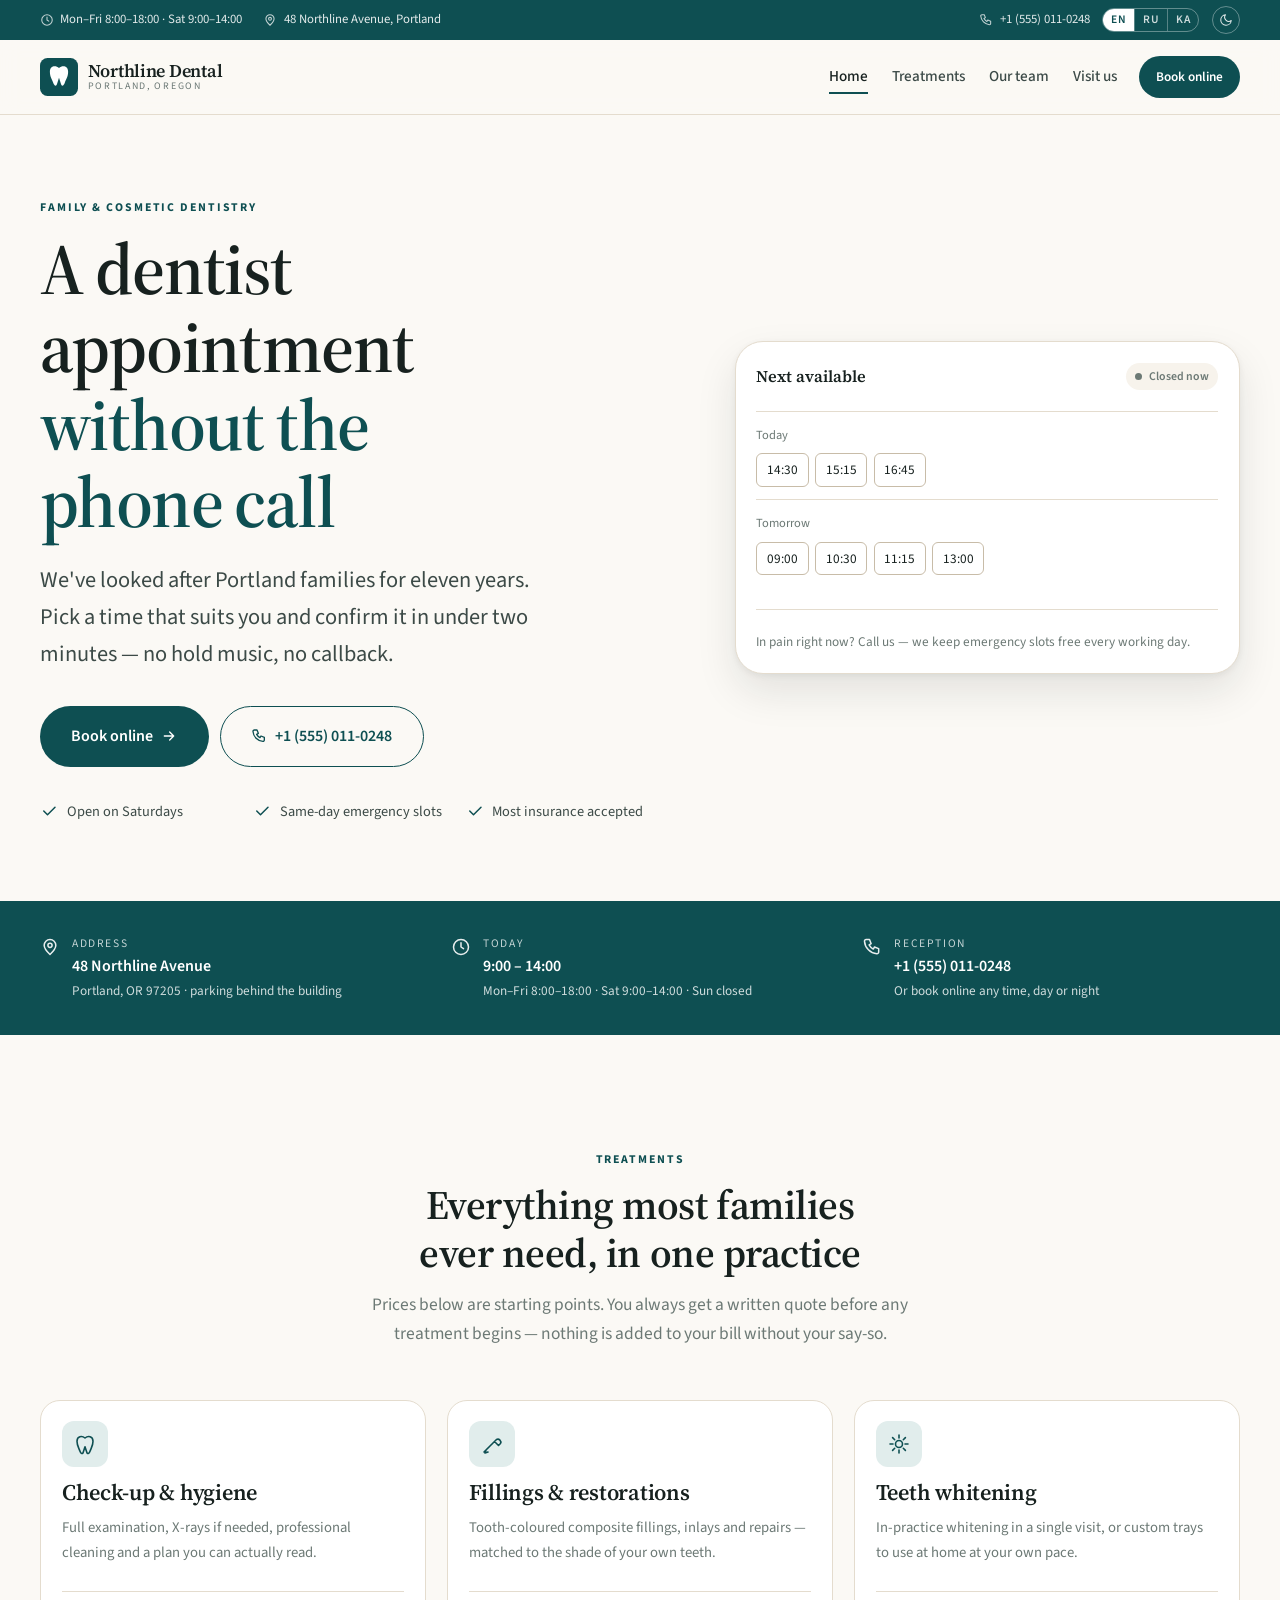
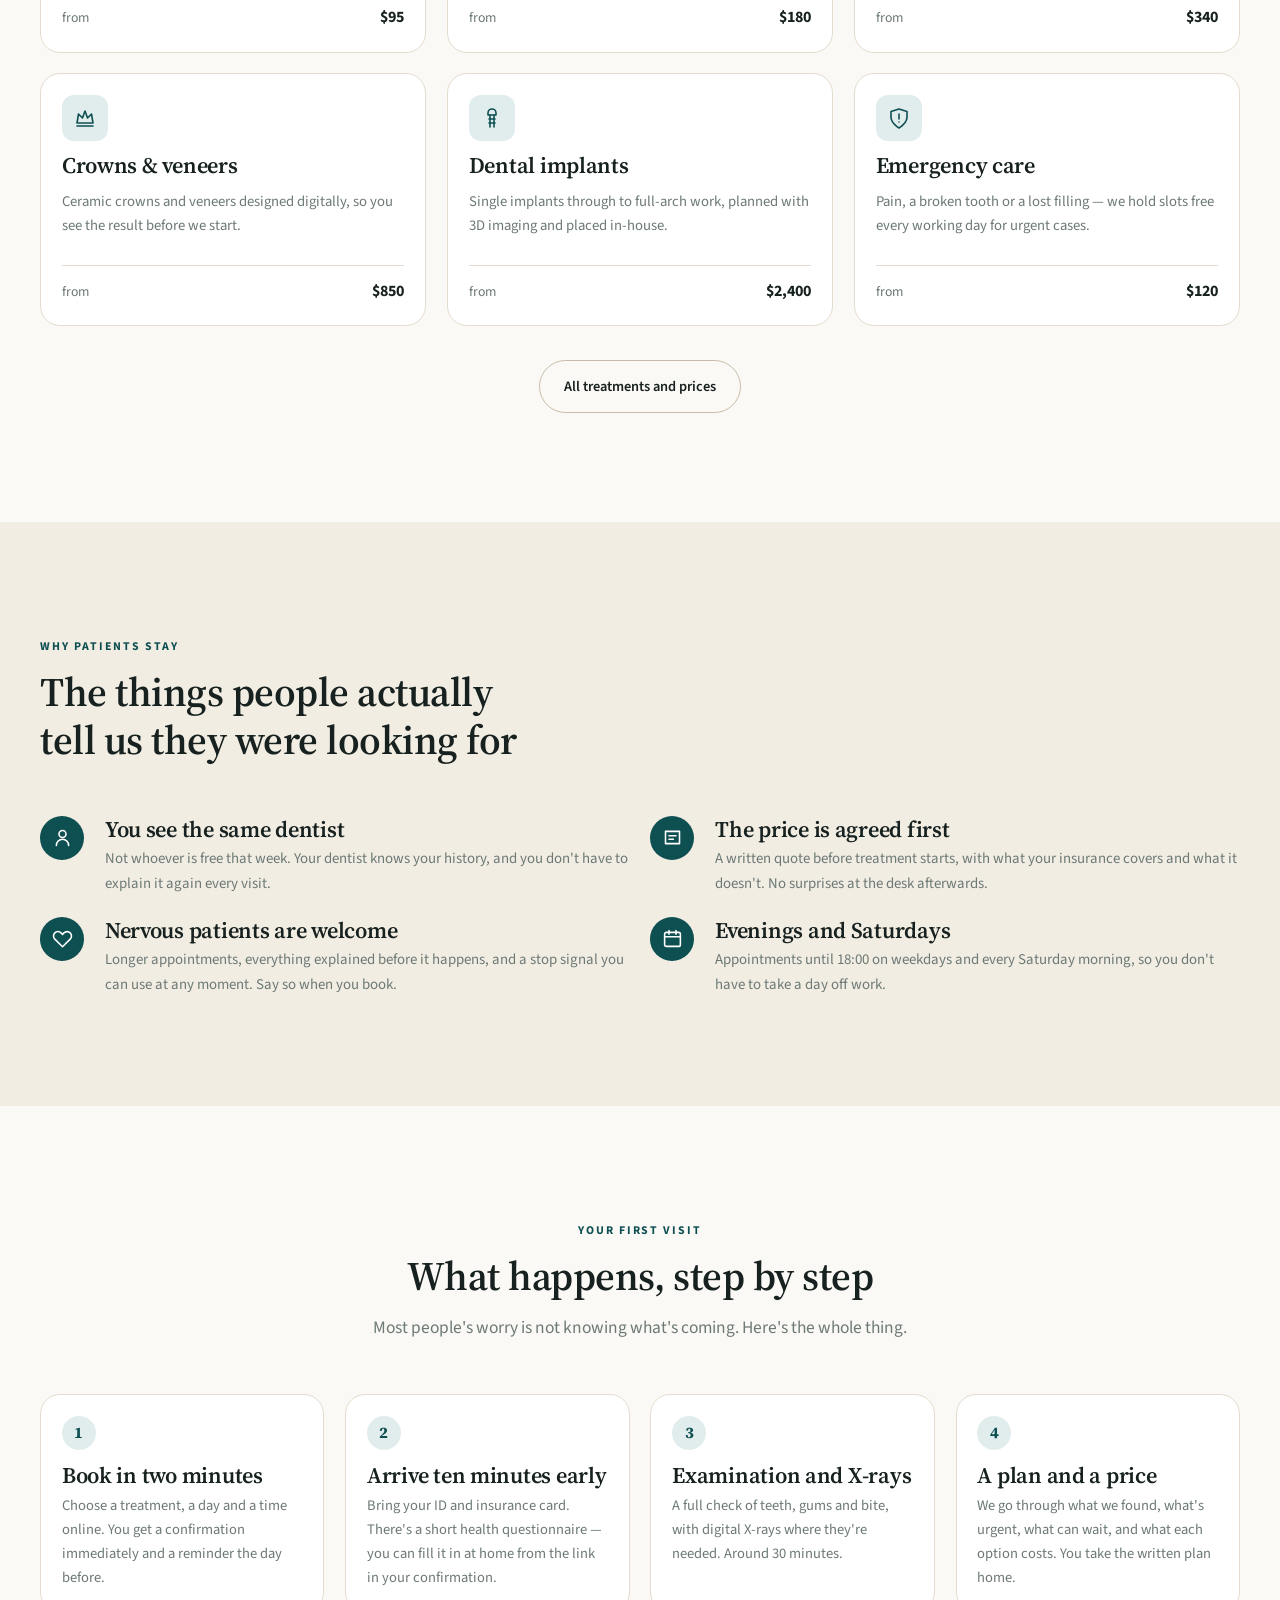
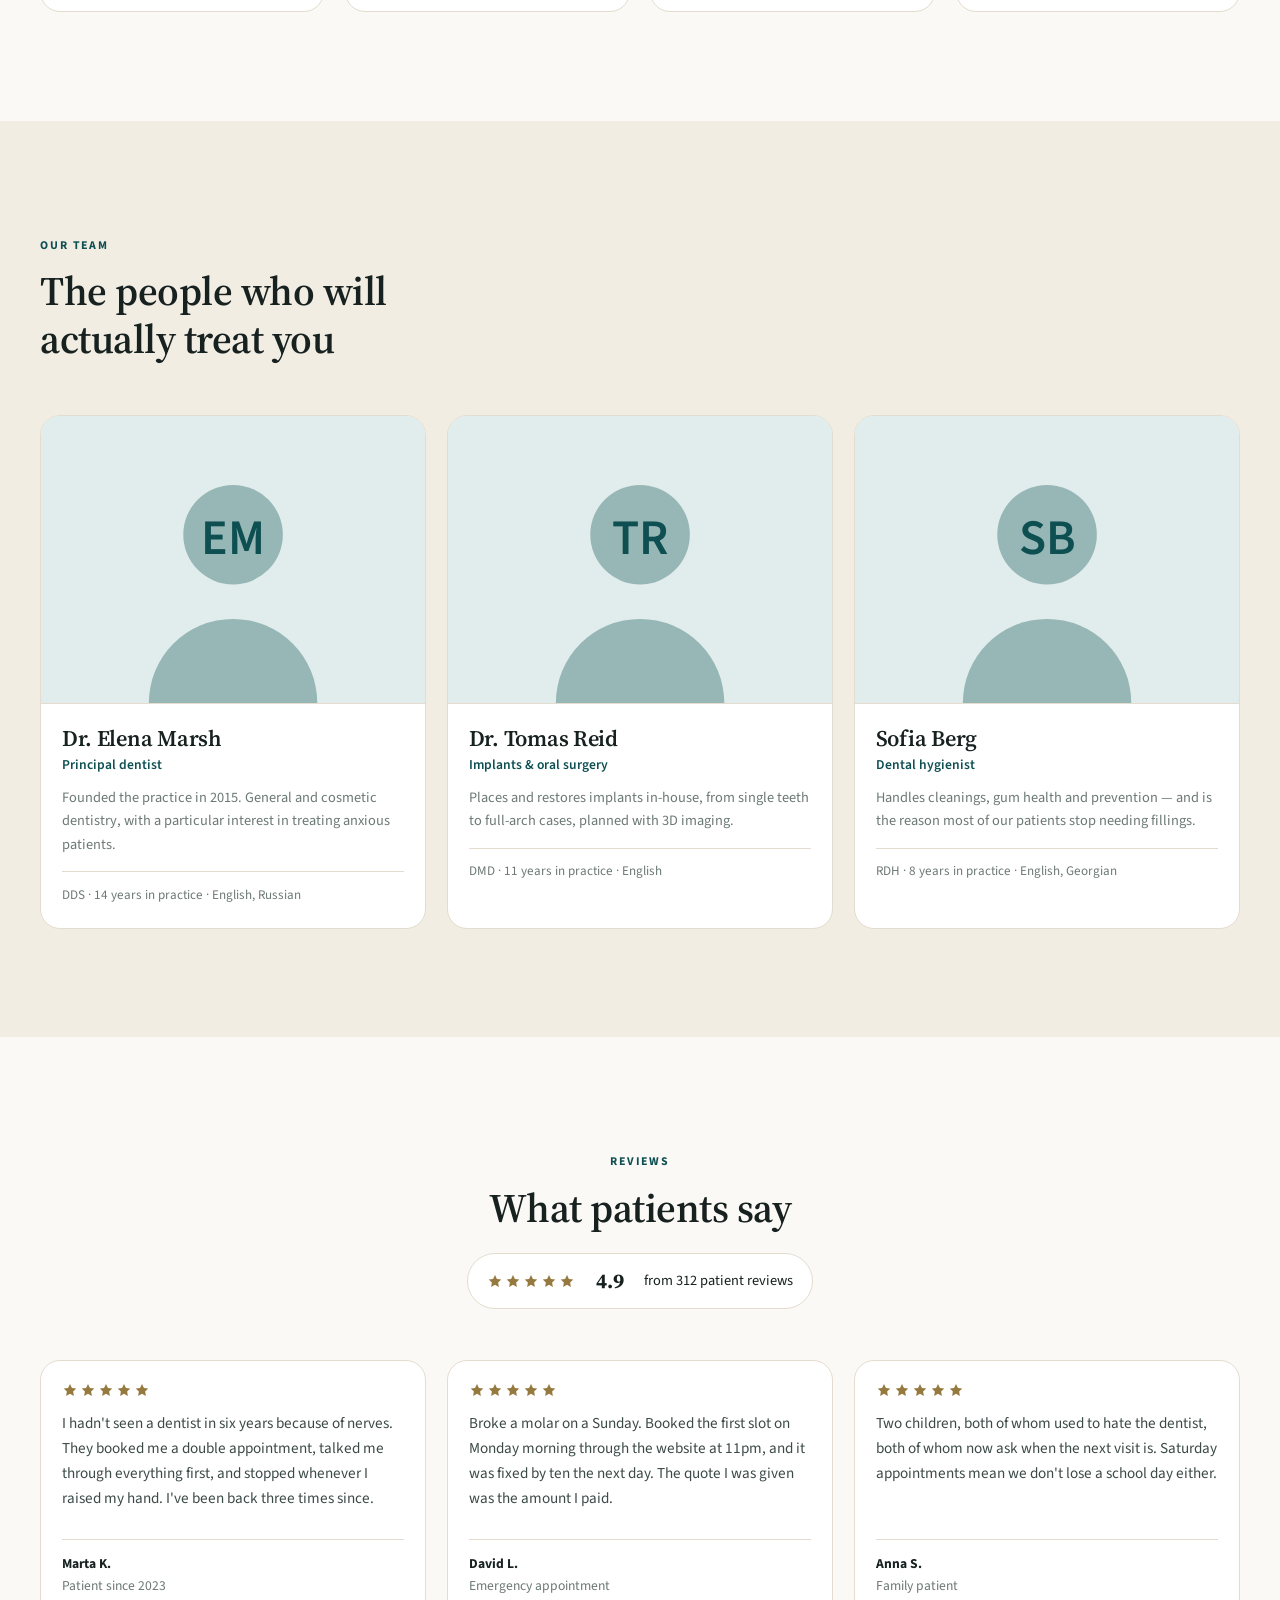
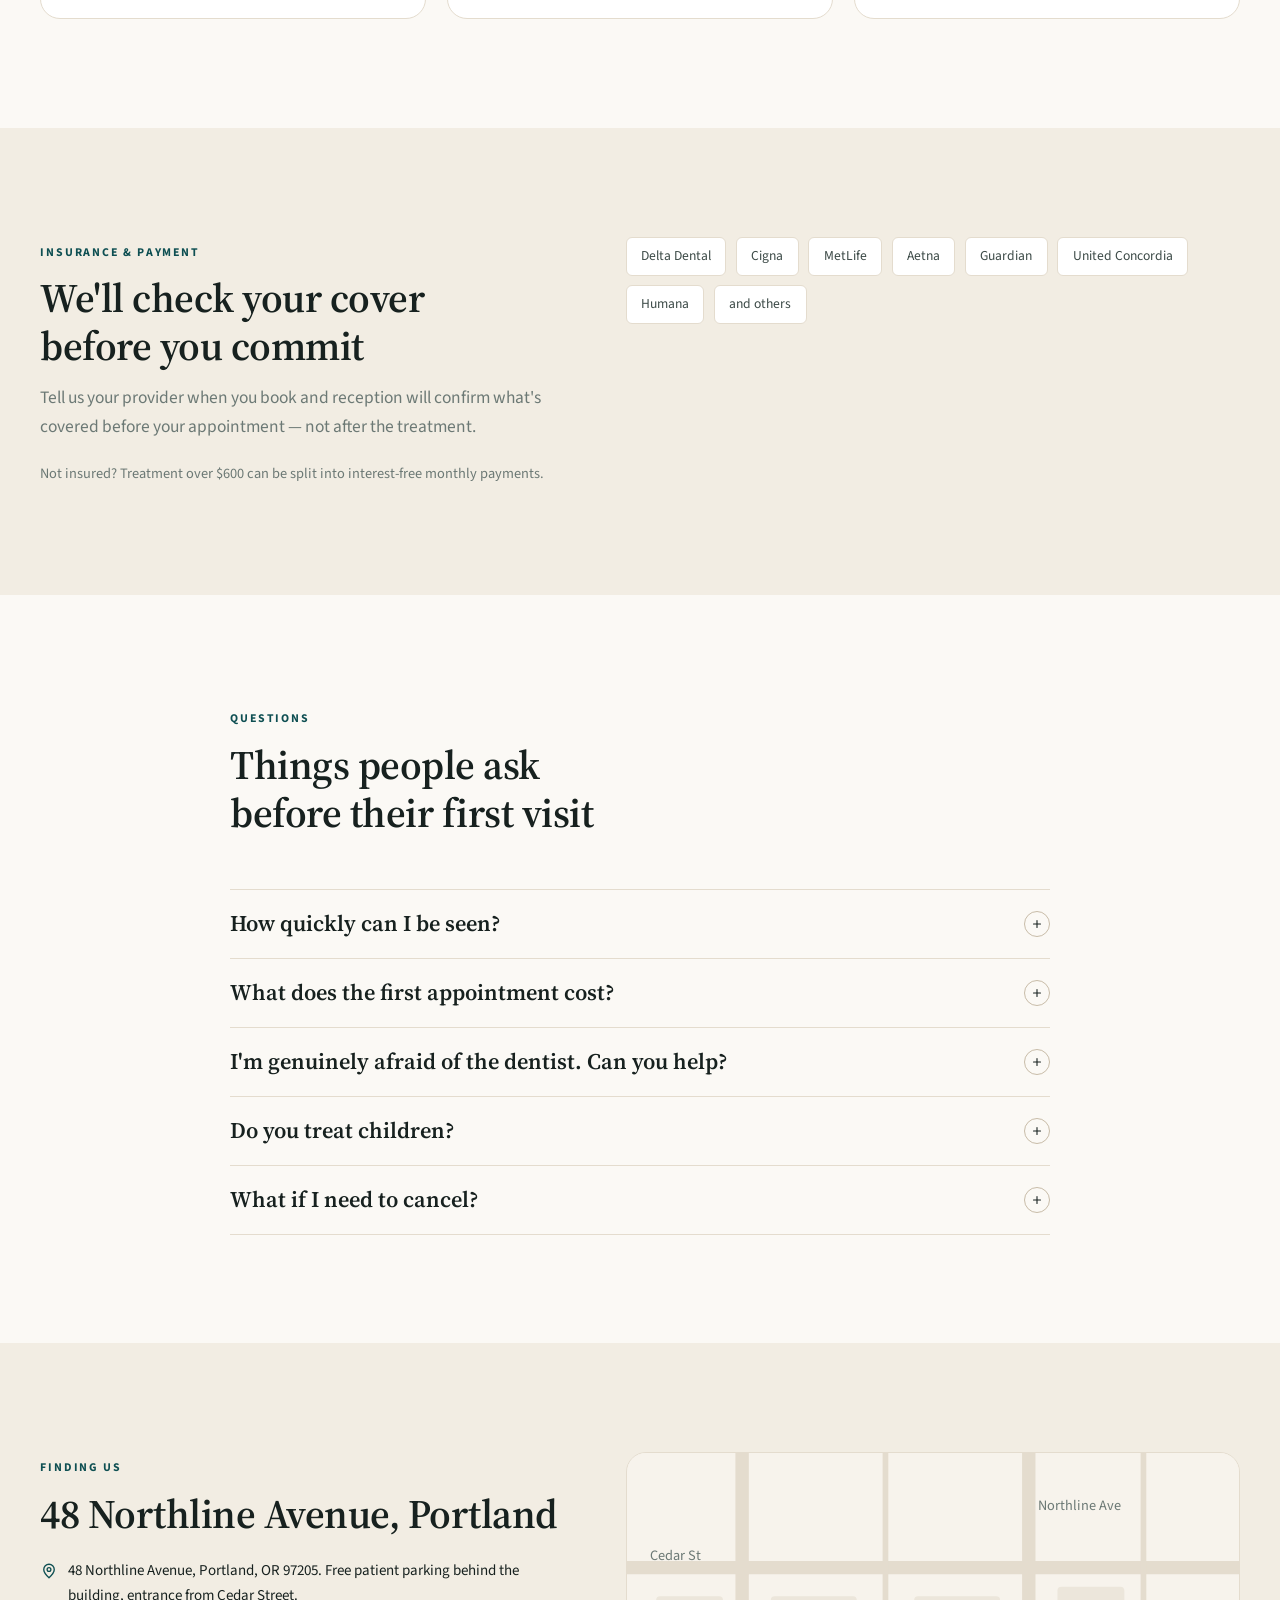
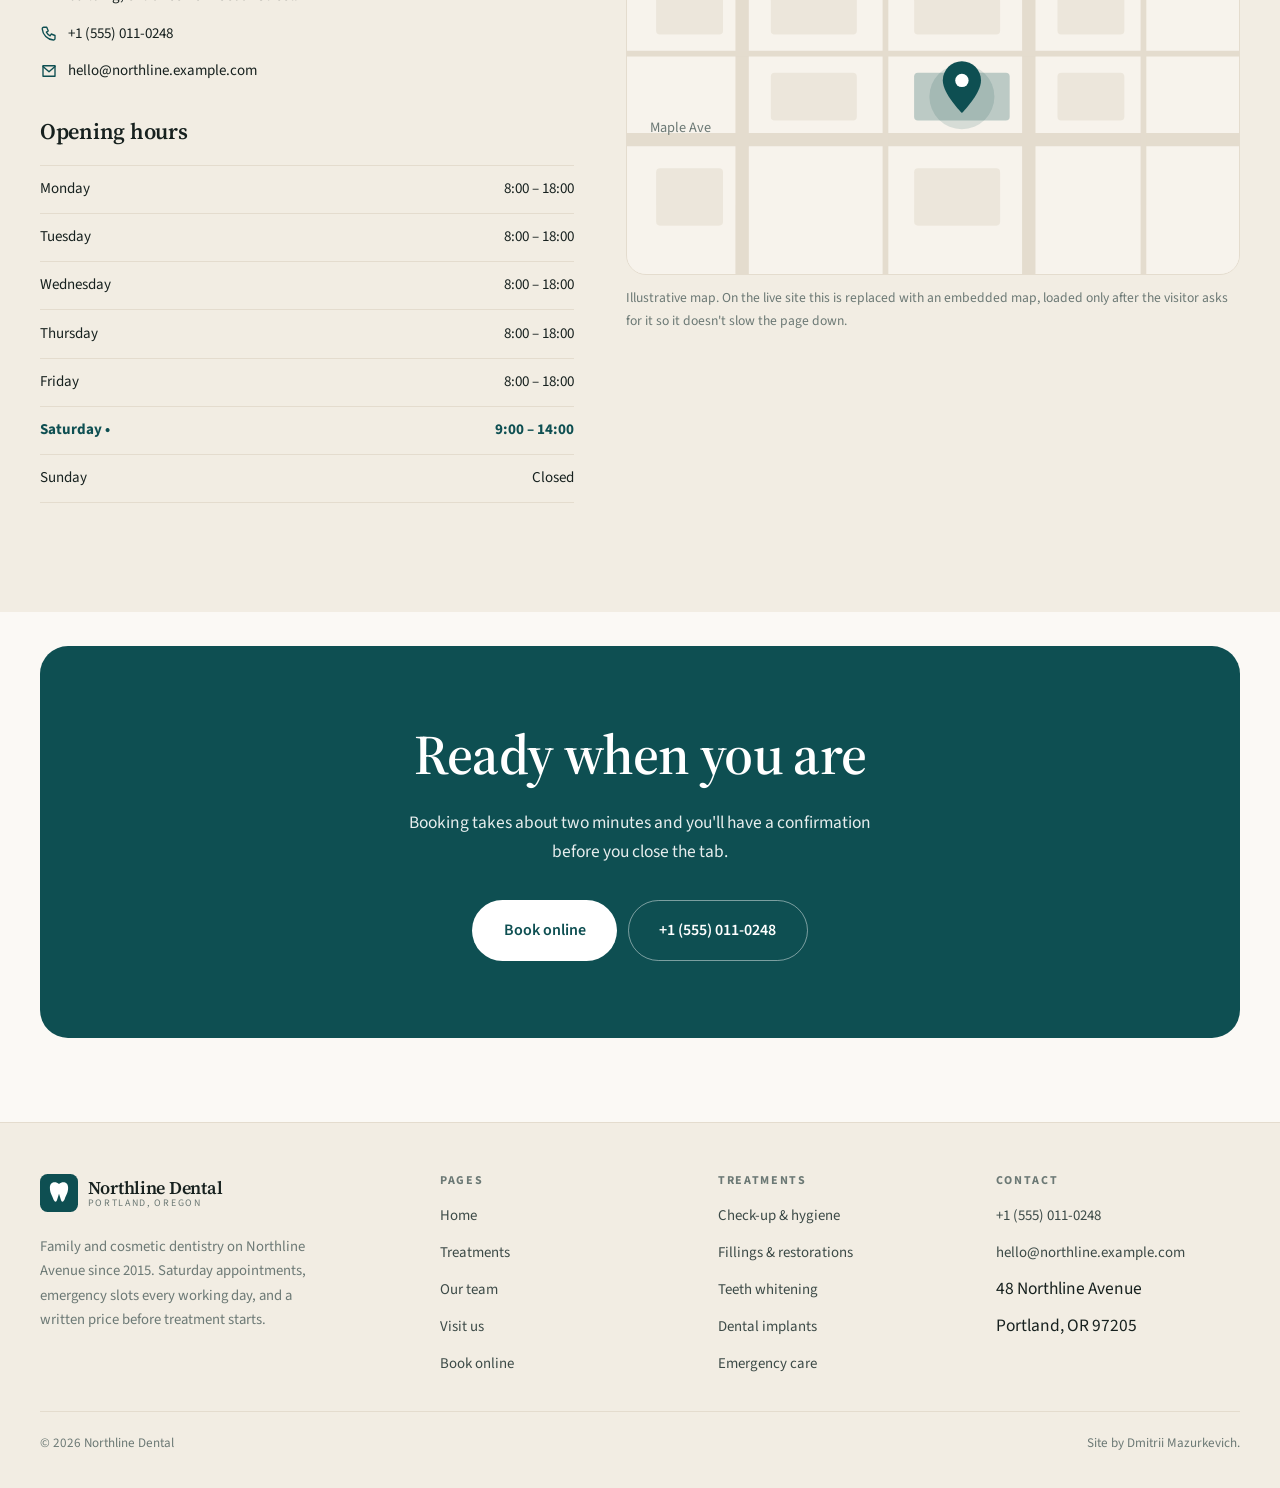
==== commit ec950c3a: "Site files, README and preview" ====
--- a/index.html
+++ b/index.html
@@ -33,8 +33,7 @@
     if (p && langs.indexOf(p[1].toLowerCase()) > -1) lang = p[1].toLowerCase();
     if (!lang) { try { var s = localStorage.getItem('nd-lang'); if (langs.indexOf(s) > -1) lang = s; } catch (e) {} }
     if (!lang) {
-      var n = (navigator.language || 'en').toLowerCase();
-      lang = n.indexOf('ru') === 0 ? 'ru' : (n.indexOf('ka') === 0 ? 'ka' : 'en');
+      lang = 'en';
     }
     d.setAttribute('data-lang', lang);
     if (lang !== 'en') {
@@ -811,7 +810,7 @@
 
     <div class="footer__bottom">
       <span>© <span data-year>2026</span> Northline Dental</span>
-      <span data-i18n="foot.demo">Concept site built for a web-development portfolio.</span>
+      <span data-i18n="foot.demo">Site by Dmitrii Mazurkevich.</span>
     </div>
   </div>
 </footer>
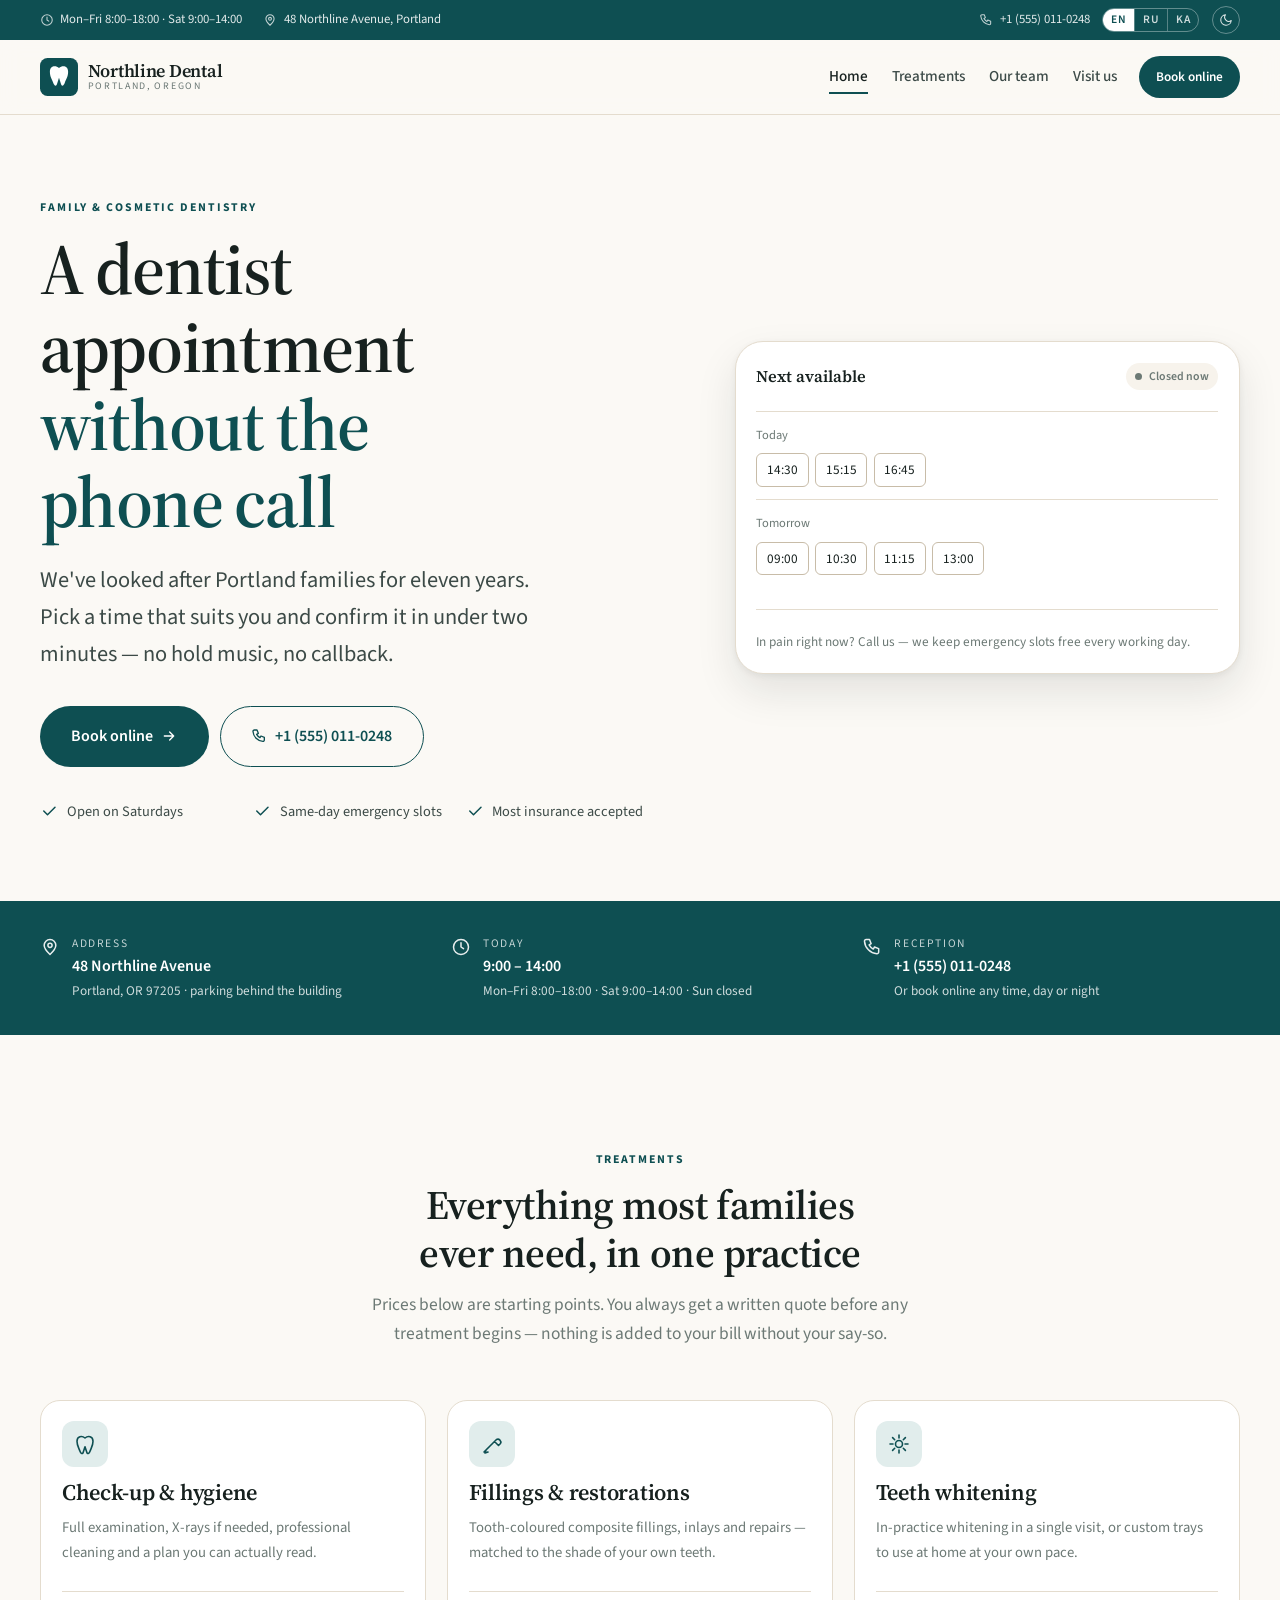
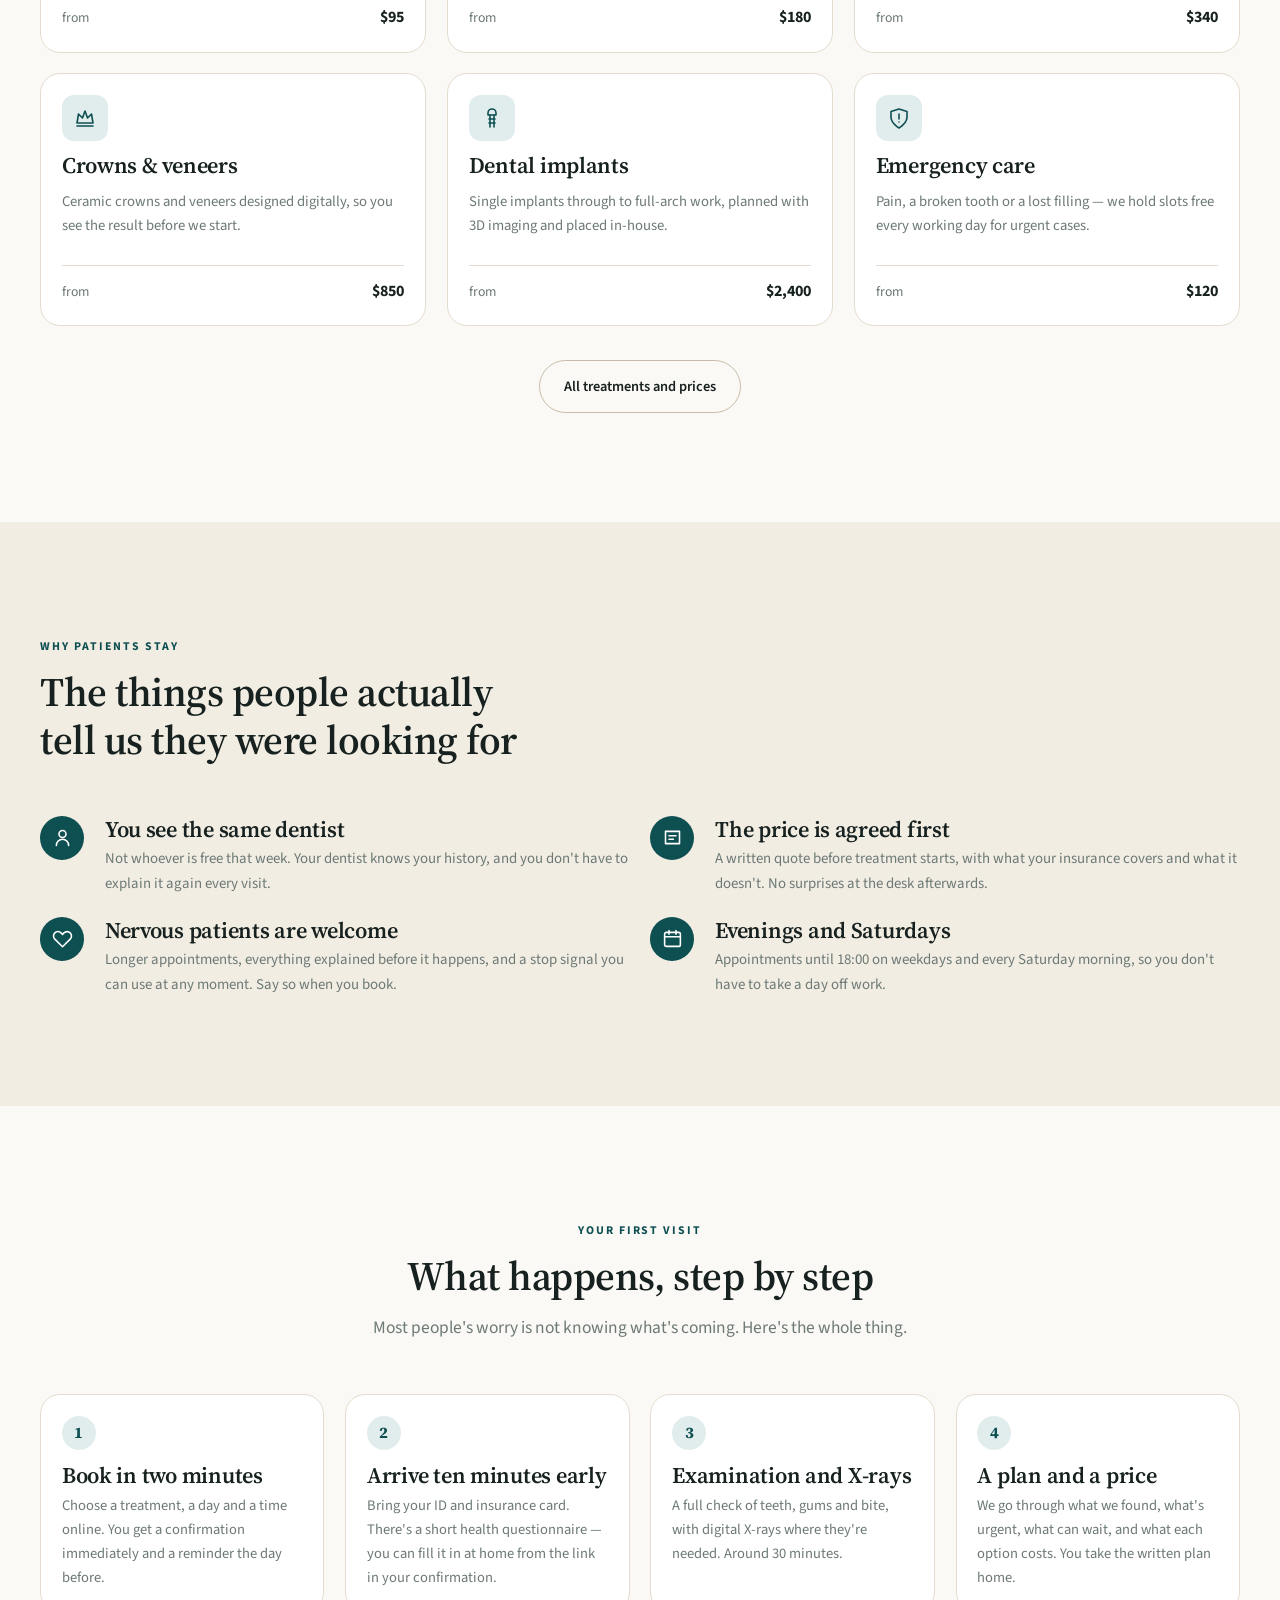
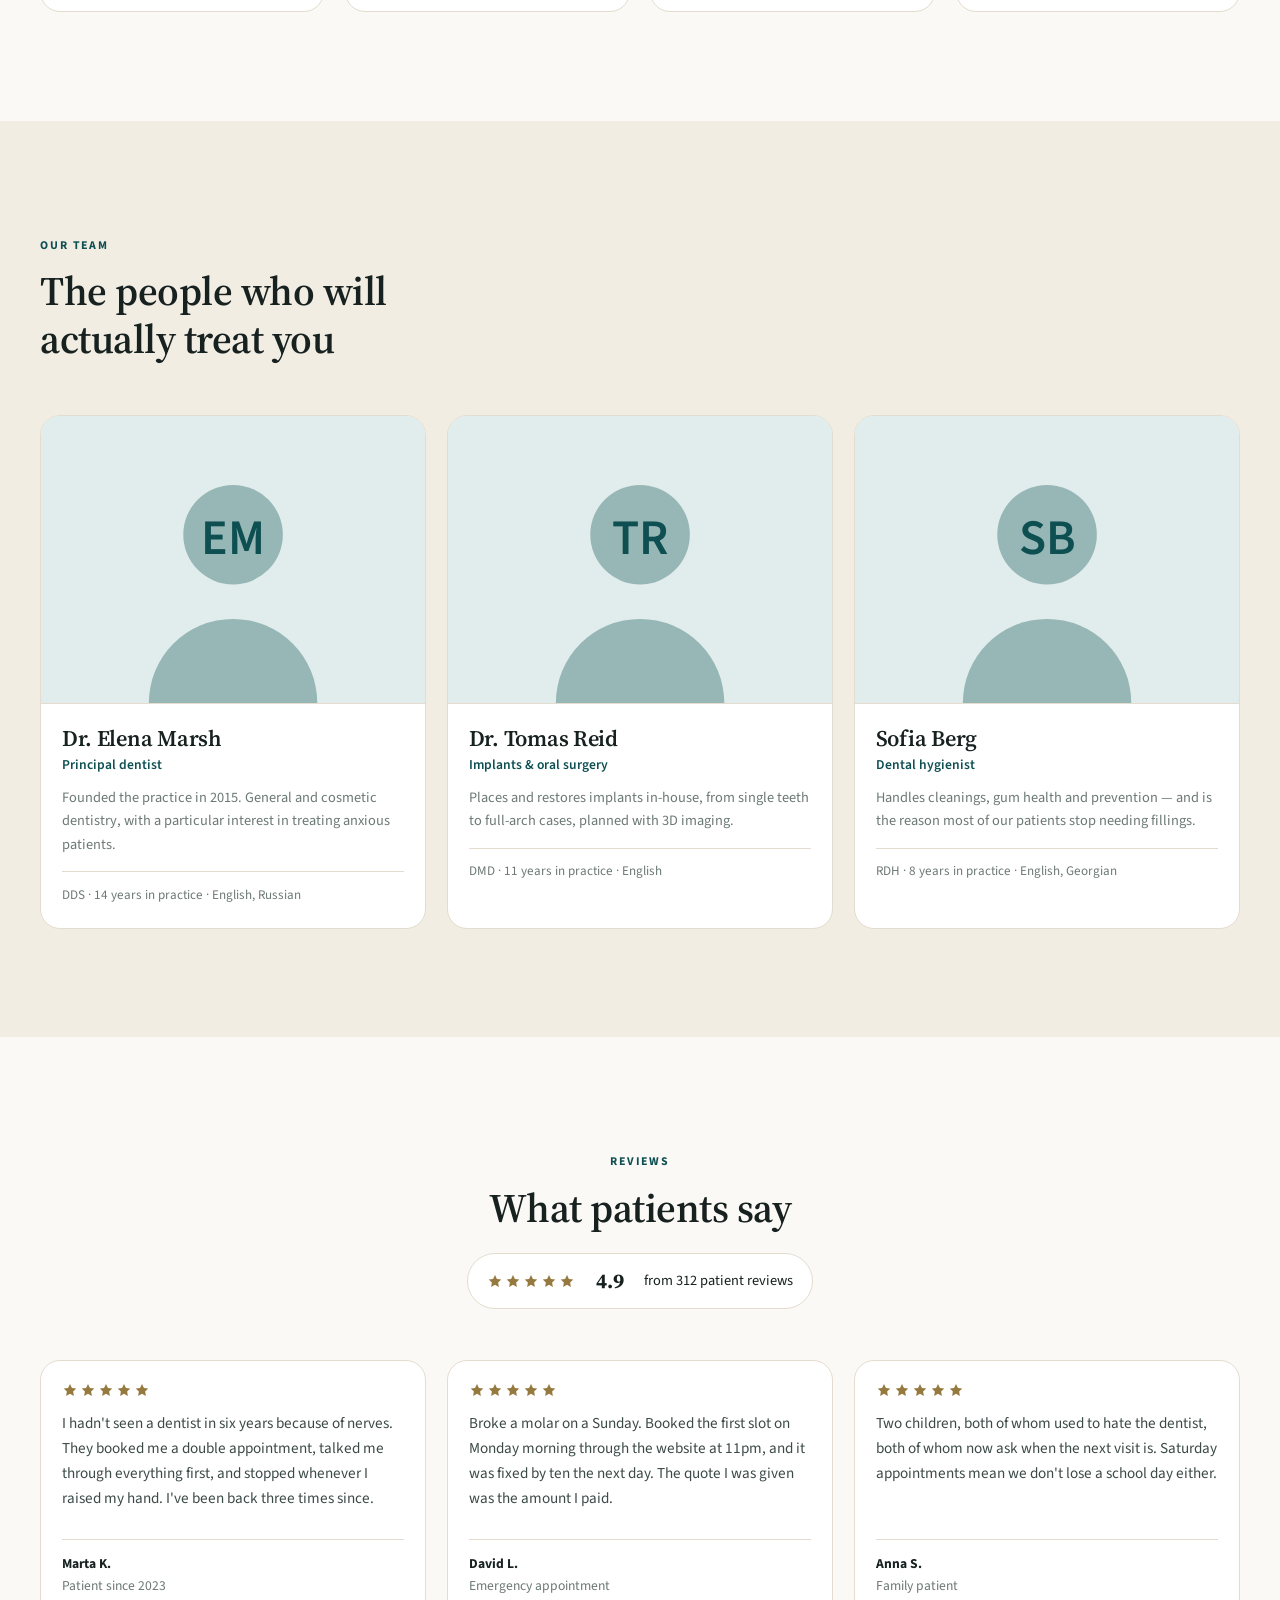
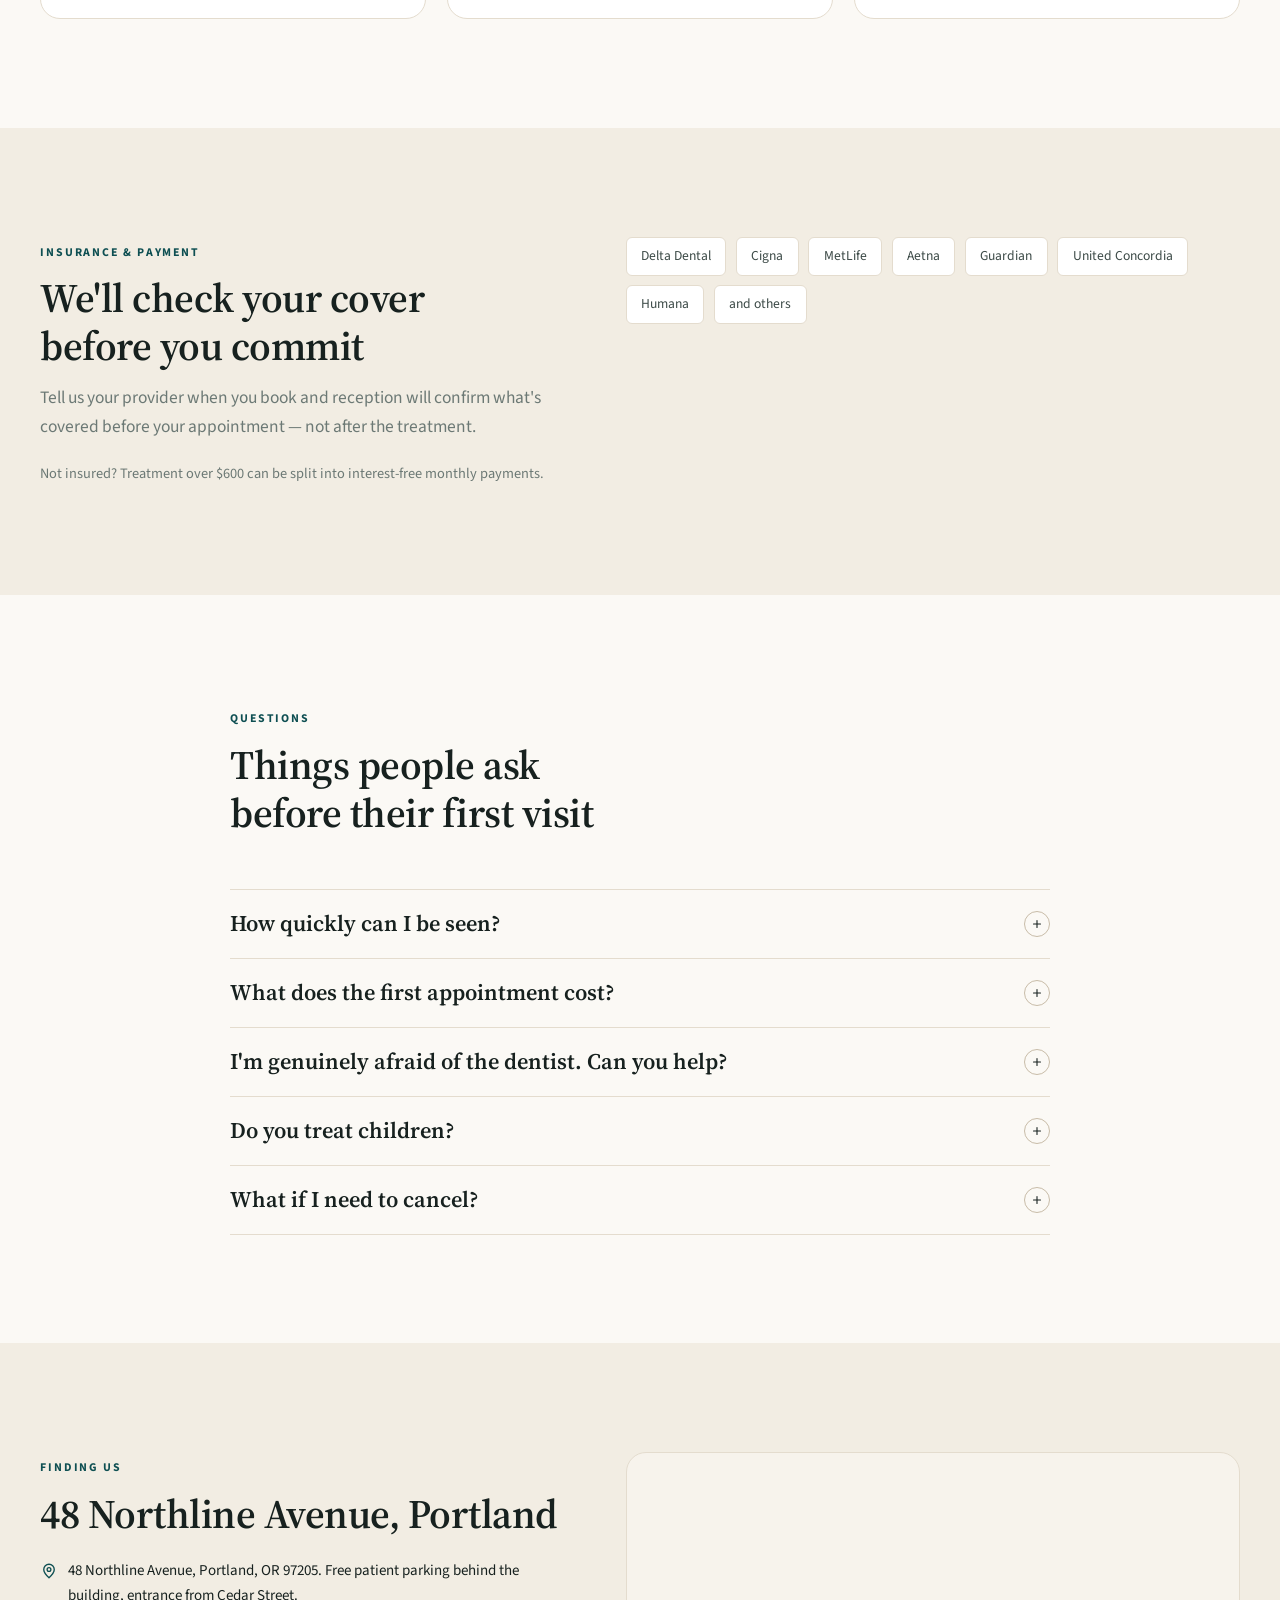
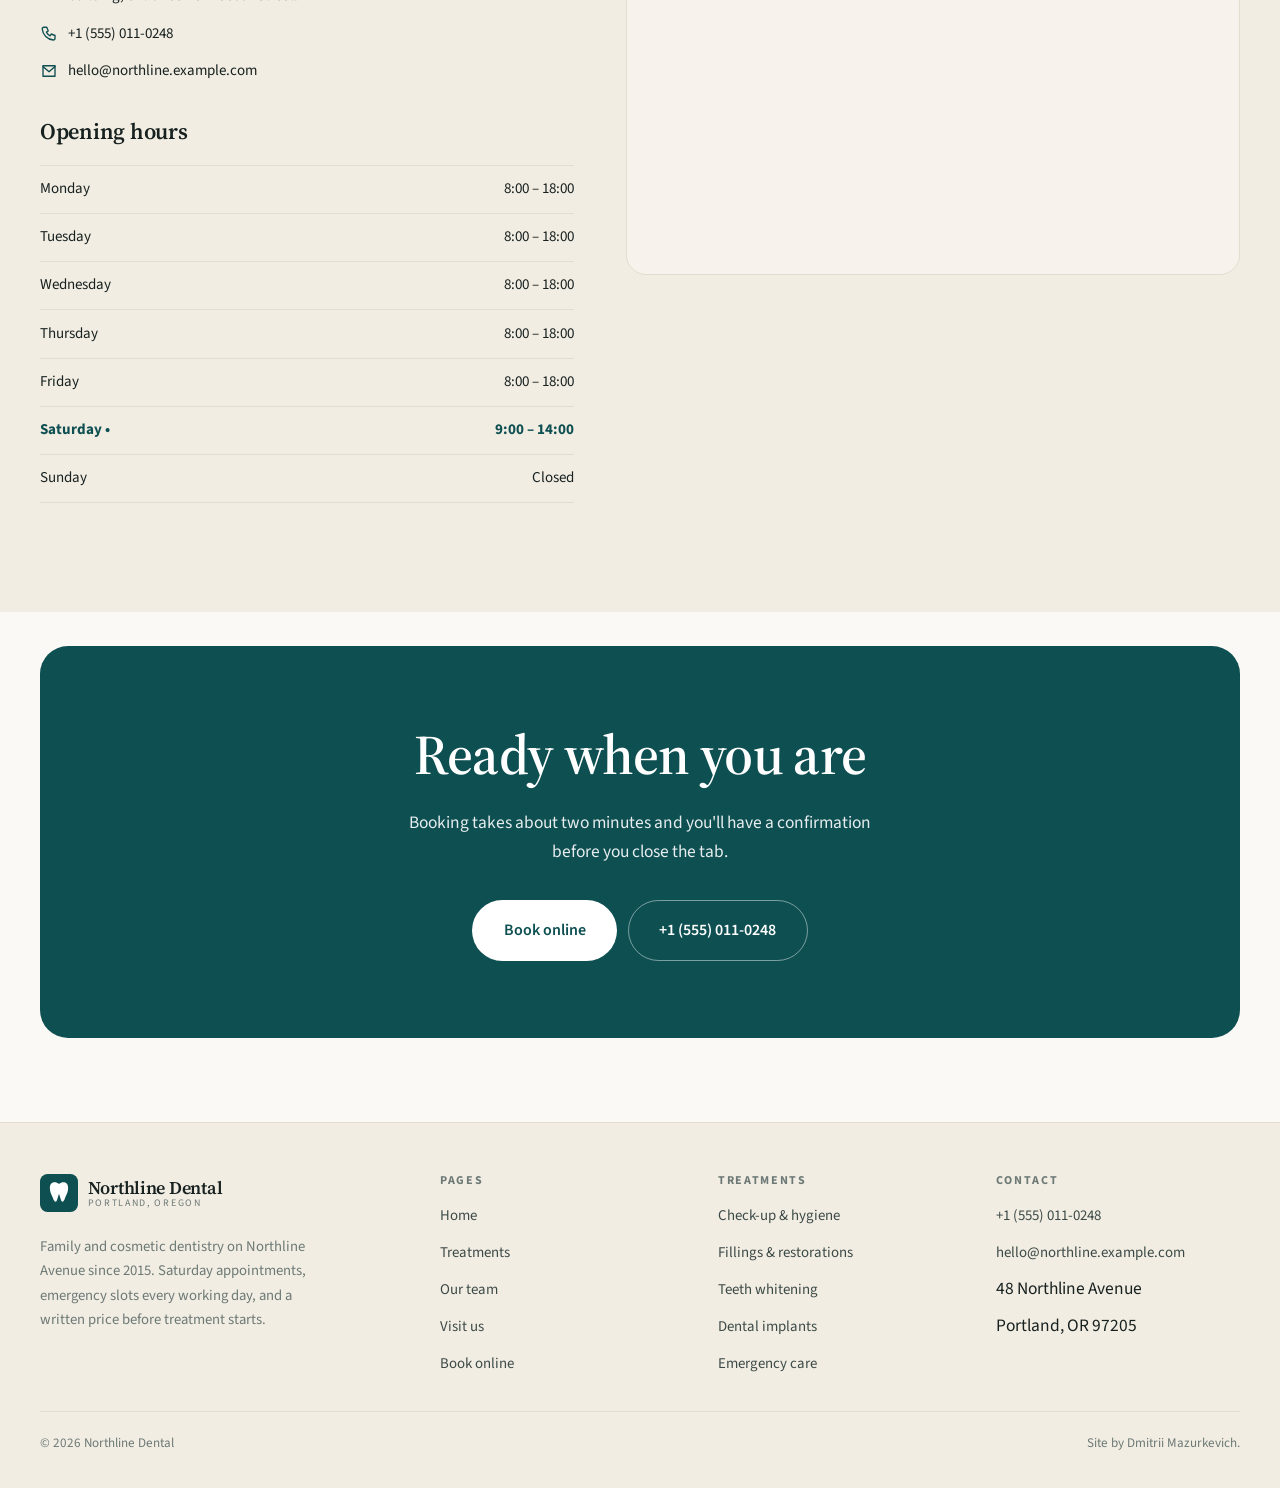
==== commit bba7c58f: "Site files, README and preview" ====
--- a/index.html
+++ b/index.html
@@ -701,37 +701,8 @@
 
         <div class="reveal">
           <div class="map-frame">
-            <svg viewBox="0 0 640 440" role="img" aria-label="Map showing the practice location">
-              <rect width="640" height="440" fill="var(--surface-2)"/>
-              <g stroke="var(--line)" stroke-width="14" fill="none">
-                <path d="M-20 120h680M-20 300h680M120 -20v480M420 -20v480"/>
-              </g>
-              <g stroke="var(--line)" stroke-width="6" fill="none">
-                <path d="M-20 210h680M270 -20v480M540 -20v480"/>
-              </g>
-              <g fill="var(--line)" opacity=".55">
-                <rect x="150" y="150" width="90" height="40" rx="4"/>
-                <rect x="150" y="230" width="90" height="50" rx="4"/>
-                <rect x="300" y="150" width="90" height="40" rx="4"/>
-                <rect x="450" y="230" width="70" height="50" rx="4"/>
-                <rect x="450" y="140" width="70" height="50" rx="4"/>
-                <rect x="30" y="150" width="70" height="40" rx="4"/>
-                <rect x="30" y="330" width="70" height="60" rx="4"/>
-                <rect x="300" y="330" width="90" height="60" rx="4"/>
-              </g>
-              <rect x="300" y="230" width="100" height="50" rx="4" fill="var(--accent)" opacity=".25"/>
-              <circle cx="350" cy="255" r="34" fill="var(--accent)" opacity=".14"/>
-              <path d="M350 218c-11 0-20 9-20 20 0 14 20 34 20 34s20-20 20-34c0-11-9-20-20-20z" fill="var(--accent)"/>
-              <circle cx="350" cy="238" r="7" fill="var(--surface)"/>
-              <text x="24" y="112" font-family="Source Sans 3, Arial, sans-serif" font-size="15" fill="var(--muted)">Cedar St</text>
-              <text x="24" y="292" font-family="Source Sans 3, Arial, sans-serif" font-size="15" fill="var(--muted)">Maple Ave</text>
-              <text x="430" y="60" font-family="Source Sans 3, Arial, sans-serif" font-size="15" fill="var(--muted)">Northline Ave</text>
-            </svg>
-          </div>
-          <p class="muted mt-2" style="font-size:.85rem" data-i18n="home.mapNote">
-            Illustrative map. On the live site this is replaced with an embedded map, loaded only
-            after the visitor asks for it so it doesn't slow the page down.
-          </p>
+            <iframe src="https://www.google.com/maps/embed?pb=!1m18!1m12!1m3!1d2500!2d-122.6838!3d45.5203!2m3!1f0!2f0!3f0!3m2!1i1024!2i768!4f13.1!3m3!1m2!1s0x0%3A0x0!2zNDXCsDMxJzEzLjEiTiAxMjLCsDQxJzEuNyJX!5e0!3m2!1sen!2sus!4v1795360003961!5m2!1sen!2sus" loading="lazy" referrerpolicy="no-referrer-when-downgrade" title="Map: Northline Dental, Portland" allowfullscreen></iframe>
+          </div>
         </div>
       </div>
     </div>
--- a/assets/css/main.css
+++ b/assets/css/main.css
@@ -848,3 +848,5 @@
 
 /* Language swap guard — see i18n.js */
 html.i18n-pending body { visibility: hidden; }
+
+.map-frame iframe { display: block; width: 100%; height: 100%; border: 0; }
